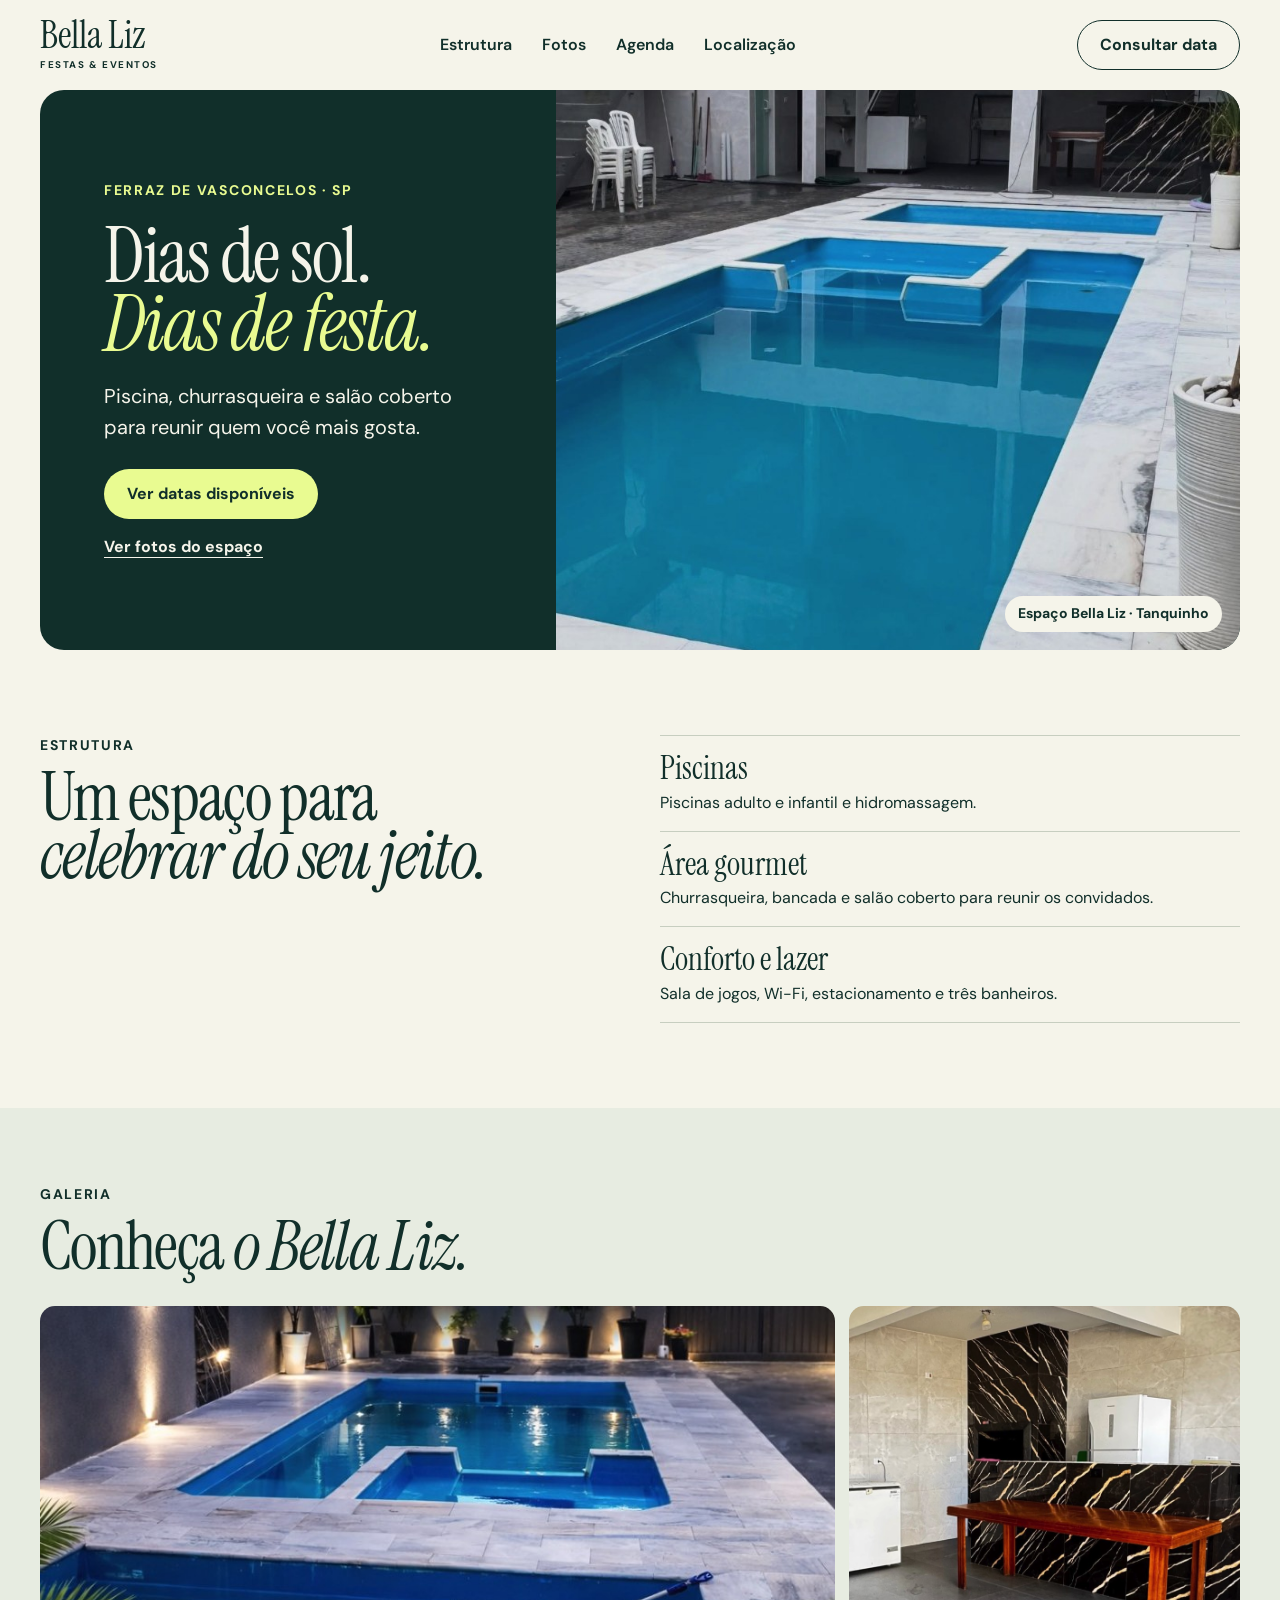
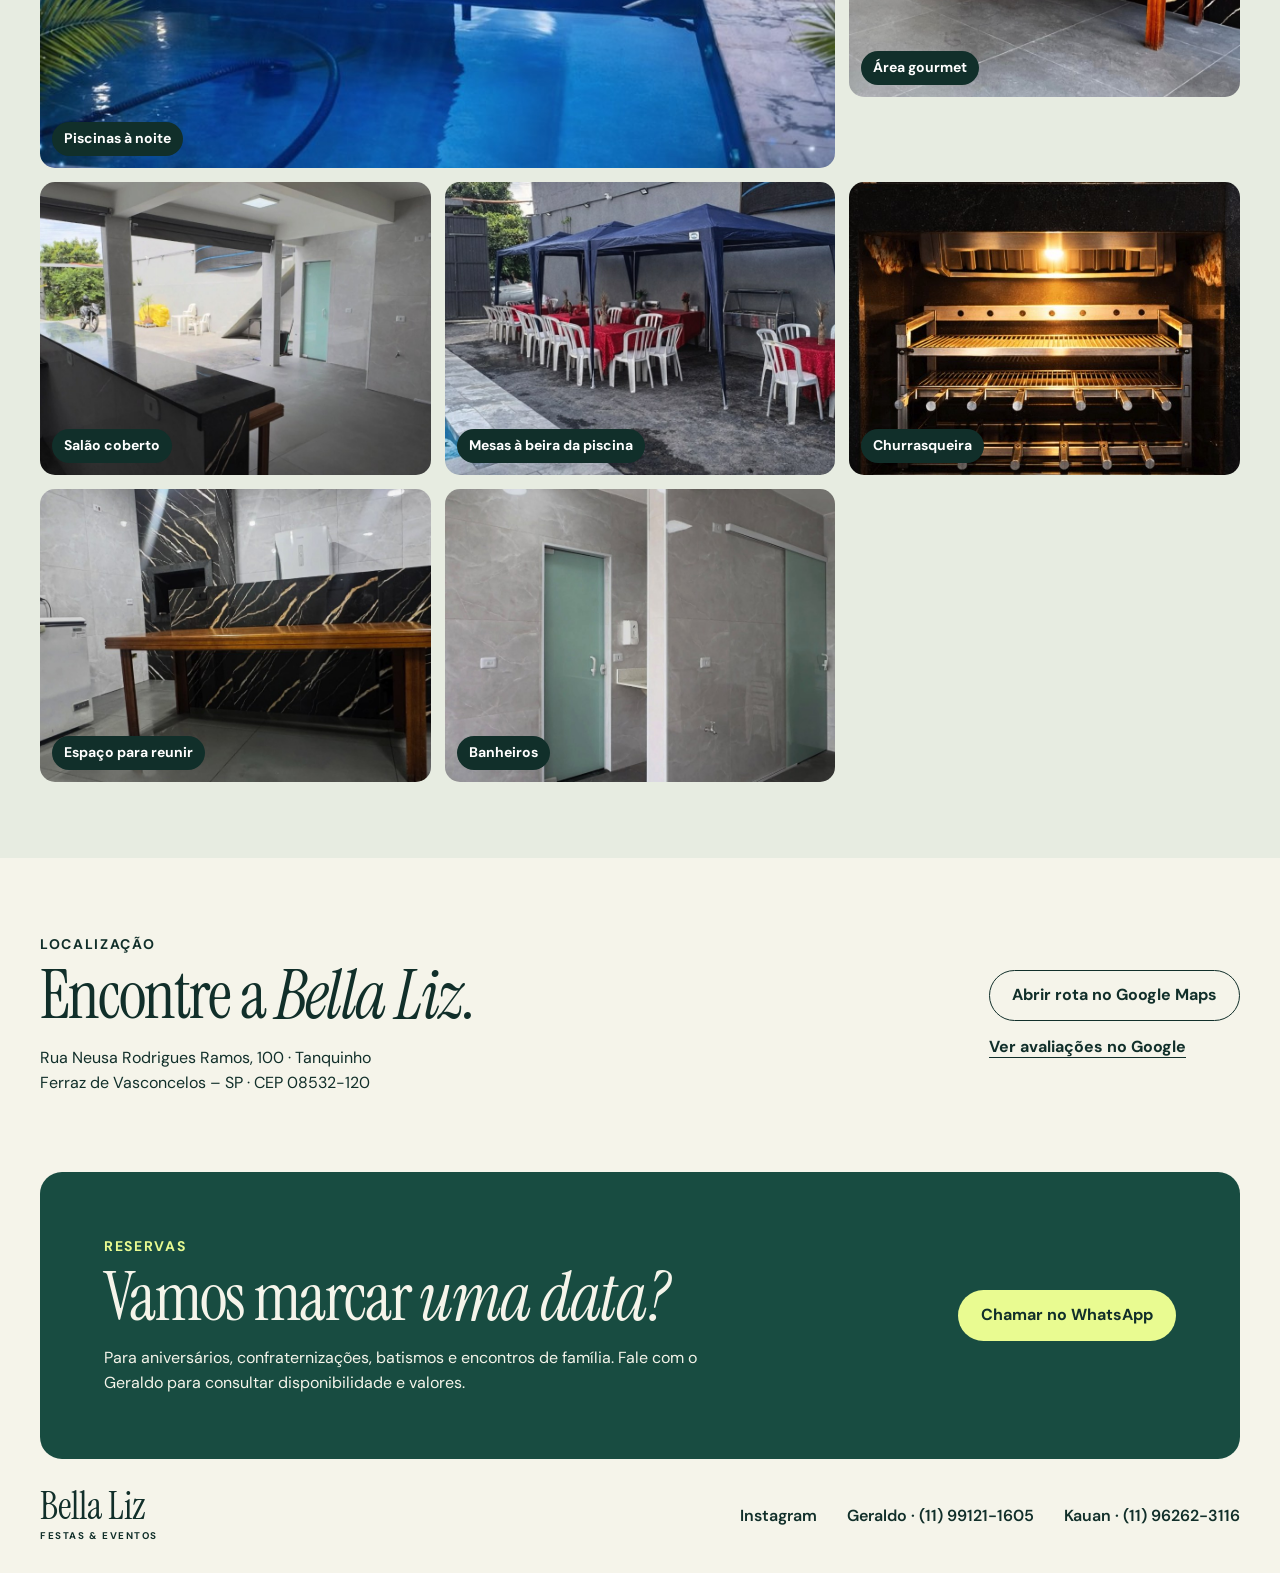
==== public/index.html @ f18b8210 "Add files via upload" ====
<!doctype html>
<html lang="pt-BR">
<head>
<meta charset="utf-8">
<meta name="viewport" content="width=device-width, initial-scale=1">
<meta name="theme-color" content="#f5f4ea">
<meta name="description" content="Salão de festas com piscinas, churrasqueira e área gourmet no Tanquinho, em Ferraz de Vasconcelos. Consulte sua data com o Espaço Bella Liz.">
<title>Bella Liz | Espaço para festas em Ferraz de Vasconcelos</title>
<link rel="icon" href="data:image/svg+xml,%3Csvg xmlns='http://www.w3.org/2000/svg' viewBox='0 0 64 64'%3E%3Crect width='64' height='64' rx='16' fill='%23112f2a'/%3E%3Ctext x='32' y='44' font-family='Georgia' font-size='36' text-anchor='middle' fill='%23e9fb91'%3EB%3C/text%3E%3C/svg%3E">
<link rel="preconnect" href="https://fonts.googleapis.com">
<link rel="preconnect" href="https://fonts.gstatic.com" crossorigin>
<link href="https://fonts.googleapis.com/css2?family=DM+Sans:wght@400;500;600;700&family=Instrument+Serif:ital@0;1&display=swap" rel="stylesheet">
<link rel="stylesheet" href="style.css">
<script src="site.js" defer></script>
</head>
<body>
<a class="skip" href="#inicio">Ir para o conteúdo</a>
<header class="wrap header">
  <a class="brand" href="#inicio">Bella Liz <small>Festas &amp; Eventos</small></a>
  <nav aria-label="Menu principal"><a href="#estrutura">Estrutura</a><a href="#galeria">Fotos</a><a href="agenda.html">Agenda</a><a href="#localizacao">Localização</a></nav>
  <a class="button outline" href="#contato">Consultar data</a>
</header>
<main id="inicio">
  <section class="wrap hero" aria-labelledby="titulo">
    <div class="hero-copy">
      <p class="eyebrow">Ferraz de Vasconcelos · SP</p>
      <h1 id="titulo">Dias de sol.<br><em>Dias de festa.</em></h1>
      <p class="lede">Piscina, churrasqueira e salão coberto para reunir quem você mais gosta.</p>
      <a class="button lime" href="agenda.html">Ver datas disponíveis</a>
      <a class="textlink" href="#galeria">Ver fotos do espaço</a>
    </div>
    <figure class="hero-photo"><img src="fotos/piscina-dia.jpg" alt="Piscinas do Bella Liz durante o dia" fetchpriority="high"><figcaption>Espaço Bella Liz · Tanquinho</figcaption></figure>
  </section>
  <section class="wrap structure" id="estrutura">
    <div class="section-heading"><p class="eyebrow">Estrutura</p><h2>Um espaço para<br><em>celebrar do seu jeito.</em></h2></div>
    <div class="features">
      <article><h3>Piscinas</h3><p>Piscinas adulto e infantil e hidromassagem.</p></article>
      <article><h3>Área gourmet</h3><p>Churrasqueira, bancada e salão coberto para reunir os convidados.</p></article>
      <article><h3>Conforto e lazer</h3><p>Sala de jogos, Wi-Fi, estacionamento e três banheiros.</p></article>
    </div>
  </section>
  <section class="gallery" id="galeria"><div class="wrap">
    <div class="section-heading"><p class="eyebrow">Galeria</p><h2>Conheça <em>o Bella Liz.</em></h2></div>
    <div class="photos">
      <a href="fotos/piscina-noite.jpg"><img loading="lazy" src="fotos/piscina-noite.jpg" alt="Piscinas iluminadas à noite"><span>Piscinas à noite</span></a>
      <a href="fotos/area-gourmet.jpg"><img loading="lazy" src="fotos/area-gourmet.jpg" alt="Área gourmet com churrasqueira e bancada"><span>Área gourmet</span></a>
      <a href="fotos/salao.jpg"><img loading="lazy" src="fotos/salao.jpg" alt="Salão coberto com vista para a área externa"><span>Salão coberto</span></a>
      <a href="fotos/mesas-piscina.jpg"><img loading="lazy" src="fotos/mesas-piscina.jpg" alt="Mesas e cadeiras montadas ao lado da piscina"><span>Mesas à beira da piscina</span></a>
      <a href="fotos/churrasqueira.jpg"><img loading="lazy" src="fotos/churrasqueira.jpg" alt="Churrasqueira iluminada"><span>Churrasqueira</span></a>
      <a href="fotos/area-gourmet-2.jpg"><img loading="lazy" src="fotos/area-gourmet-2.jpg" alt="Área gourmet com mesa de madeira"><span>Espaço para reunir</span></a>
      <a href="fotos/banheiros.jpg"><img loading="lazy" src="fotos/banheiros.jpg" alt="Banheiros com portas de vidro"><span>Banheiros</span></a>
    </div>
  </div></section>
  <section class="wrap visit" id="localizacao">
    <div><p class="eyebrow">Localização</p><h2>Encontre a <em>Bella Liz.</em></h2><address>Rua Neusa Rodrigues Ramos, 100 · Tanquinho<br>Ferraz de Vasconcelos – SP · CEP 08532-120</address></div>
    <div class="visit-links"><a class="button outline" href="https://www.google.com/maps/search/?api=1&amp;query=Rua+Neusa+Rodrigues+Ramos+100+Tanquinho+Ferraz+de+Vasconcelos+SP+08532-120">Abrir rota no Google Maps</a><a class="textlink" href="https://www.google.com/search?kgmid=/g/11mscnjflk&amp;q=BELLA+LIZ+FESTAS+E+EVENTOS&amp;hl=pt_BR">Ver avaliações no Google</a></div>
  </section>
  <section class="wrap booking" id="contato">
    <div><p class="eyebrow">Reservas</p><h2>Vamos marcar <em>uma data?</em></h2><p>Para aniversários, confraternizações, batismos e encontros de família. Fale com o Geraldo para consultar disponibilidade e valores.</p></div>
    <a class="button lime" href="https://wa.me/5511991211605?text=Ol%C3%A1%21%20Gostaria%20de%20consultar%20uma%20data%20no%20Espa%C3%A7o%20Bella%20Liz.">Chamar no WhatsApp</a>
  </section>
</main>
<footer class="wrap footer"><a class="brand" href="#inicio">Bella Liz <small>Festas &amp; Eventos</small></a><a href="https://www.instagram.com/bellalizfestaseeventos/">Instagram</a><a href="https://wa.me/5511991211605">Geraldo · (11) 99121-1605</a><a href="https://wa.me/5511962623116">Kauan · (11) 96262-3116</a></footer>
<dialog aria-labelledby="foto-legenda"><div class="viewer"><button class="close" aria-label="Fechar foto">×</button><img alt=""><div class="controls"><button class="prev" aria-label="Foto anterior">‹</button><p id="foto-legenda"></p><button class="next" aria-label="Próxima foto">›</button></div></div></dialog>
</body>
</html>
---- public/style.css ----
:root{color-scheme:light;--paper:#f5f4ea;--ink:#112f2a;--green:#184c41;--lime:#e9fb91;--line:#c7cec0;--serif:"Instrument Serif",Georgia,serif;--sans:"DM Sans",system-ui,sans-serif}
*{box-sizing:border-box}html{scroll-behavior:smooth}body{margin:0;background:var(--paper);color:var(--ink);font:1rem/1.55 var(--sans)}a{color:inherit}button{font:inherit;cursor:pointer}img{display:block;width:100%;object-fit:cover}figure,p,h1,h2,h3{margin:0}a:focus-visible,button:focus-visible{outline:3px solid #448a76;outline-offset:4px}.wrap{width:min(1280px,calc(100% - 80px));margin-inline:auto}.skip{position:fixed;top:8px;left:8px;z-index:4;background:white;padding:.5rem;transform:translateY(-160%)}.skip:focus{transform:none}
.header{min-height:90px;display:flex;align-items:center;justify-content:space-between;gap:22px}.brand{text-decoration:none;font:2.35rem/.84 var(--serif);white-space:nowrap}.brand small{display:block;margin-top:8px;font:700 .61rem/1 var(--sans);text-transform:uppercase;letter-spacing:.16em}.header nav{display:flex;gap:30px}.header nav a,.footer a:not(.brand){text-decoration:none;font-weight:600}.header nav a:hover,.footer a:hover{text-decoration:underline}.button{display:inline-flex;align-items:center;justify-content:center;min-height:48px;padding:12px 22px;border:1px solid transparent;border-radius:99px;font-weight:700;text-align:center;text-decoration:none}.outline{border-color:var(--ink)}.outline:hover{background:var(--ink);color:var(--paper)}.lime{background:var(--lime);color:var(--ink)}.lime:hover{background:#f3ffd0}.textlink{display:inline-block;font-weight:700;text-underline-offset:5px}
.hero{display:grid;grid-template-columns:43% 57%;min-height:560px;border-radius:24px;overflow:hidden;background:var(--ink);color:var(--paper)}.hero-copy{padding:clamp(32px,5vw,82px);align-self:center}.eyebrow{font-size:.875rem;font-weight:700;text-transform:uppercase;letter-spacing:.12em}.hero .eyebrow,.booking .eyebrow{color:var(--lime)}h1,h2{font:400 clamp(3.3rem,7.7vw,8rem)/.88 var(--serif);letter-spacing:-.025em}h1{margin:22px 0}h1 em{color:var(--lime)}h2{font-size:clamp(3rem,5.2vw,5.4rem);margin-top:12px}h2 em{font-weight:400}.lede{max-width:27ch;font-size:clamp(1rem,1.65vw,1.25rem);margin-bottom:26px}.hero-copy .textlink{display:table;margin-top:16px}.hero-photo{position:relative;min-height:100%}.hero-photo img{position:absolute;inset:0;height:100%;object-position:center}.hero-photo figcaption{position:absolute;bottom:18px;right:18px;background:var(--paper);color:var(--ink);padding:7px 13px;border-radius:99px;font-size:.875rem;font-weight:700}
.structure{padding-block:85px;display:grid;grid-template-columns:1fr 1fr;gap:40px}.features article{border-top:1px solid var(--line);padding:15px 0}.features article:last-child{border-bottom:1px solid var(--line)}h3{font:400 2rem/1.12 var(--serif);margin-bottom:4px}
.gallery{padding-block:76px;background:#e7ece1}.photos{display:grid;grid-template-columns:repeat(3,minmax(0,1fr));gap:14px;margin-top:30px}.photos a{display:block;position:relative;border-radius:15px;overflow:hidden;aspect-ratio:4/3;background:var(--green);color:white}.photos a:first-child{grid-column:span 2;aspect-ratio:auto}.photos a:nth-child(2){aspect-ratio:1}.photos img{height:100%;transition:transform .25s}.photos a:hover img{transform:scale(1.035)}.photos span{position:absolute;left:12px;bottom:12px;border-radius:99px;padding:6px 12px;background:#112f2a;font-size:.875rem;font-weight:700}
.visit{padding-block:76px;display:flex;justify-content:space-between;align-items:center;gap:25px}.visit address{font-style:normal;margin-top:20px}.visit-links{display:grid;justify-items:start;gap:14px}.booking{display:flex;align-items:center;justify-content:space-between;gap:28px;background:var(--green);color:var(--paper);border-radius:22px;padding:clamp(26px,5vw,70px)}.booking p:last-child{max-width:56ch;margin-top:18px}.booking .button{flex:none}.footer{padding-block:32px;display:flex;flex-wrap:wrap;align-items:center;gap:16px 30px}.footer .brand{margin-right:auto}
dialog{border:0;padding:0;border-radius:16px;width:min(880px,calc(100% - 24px));background:var(--ink);color:white}dialog::backdrop{background:#091713df}.viewer{position:relative}.viewer img{height:min(70vh,700px);object-fit:contain}.viewer button{color:inherit;background:var(--ink);border:1px solid #ffffff80;border-radius:99px;width:44px;height:44px;font-size:1.8rem;line-height:1}.close{position:absolute;right:10px;top:10px}.controls{display:flex;align-items:center;justify-content:space-between;gap:12px;text-align:center;padding:10px}
@media(max-width:850px){.wrap{width:calc(100% - 40px)}.header nav{gap:14px}.hero{min-height:460px}.hero-copy{padding:28px}.structure,.gallery,.visit{padding-block:54px}}
@media(max-width:620px){.wrap{width:calc(100% - 28px)}.header{min-height:unset;padding-top:16px;flex-wrap:wrap;gap:12px}.header nav{order:3;width:100%;justify-content:center;border-top:1px solid var(--line);padding:10px 0;gap:24px;font-size:.9rem}.hero{grid-template-columns:1fr;min-height:0;border-radius:17px}.hero-copy{padding:35px 23px}.hero-photo{aspect-ratio:4/3}.hero h1{font-size:clamp(3.6rem,14vw,5.5rem)}.structure{grid-template-columns:1fr;gap:24px}.photos{grid-template-columns:repeat(2,minmax(0,1fr));gap:9px}.photos a:first-child{aspect-ratio:4/3}.photos a:nth-child(2){aspect-ratio:4/3}.visit,.booking{align-items:flex-start;flex-direction:column}.footer .brand{width:100%}}
@media(prefers-reduced-motion:reduce){*,*::before,*::after{scroll-behavior:auto!important;transition:none!important}}
@media(min-width:621px){.hero h1{font-size:clamp(2.9rem,6vw,6rem)}}
@media(max-width:360px){.header nav{gap:14px}.header .button{padding-inline:13px}.photos span{left:6px;bottom:6px;padding-inline:8px}}
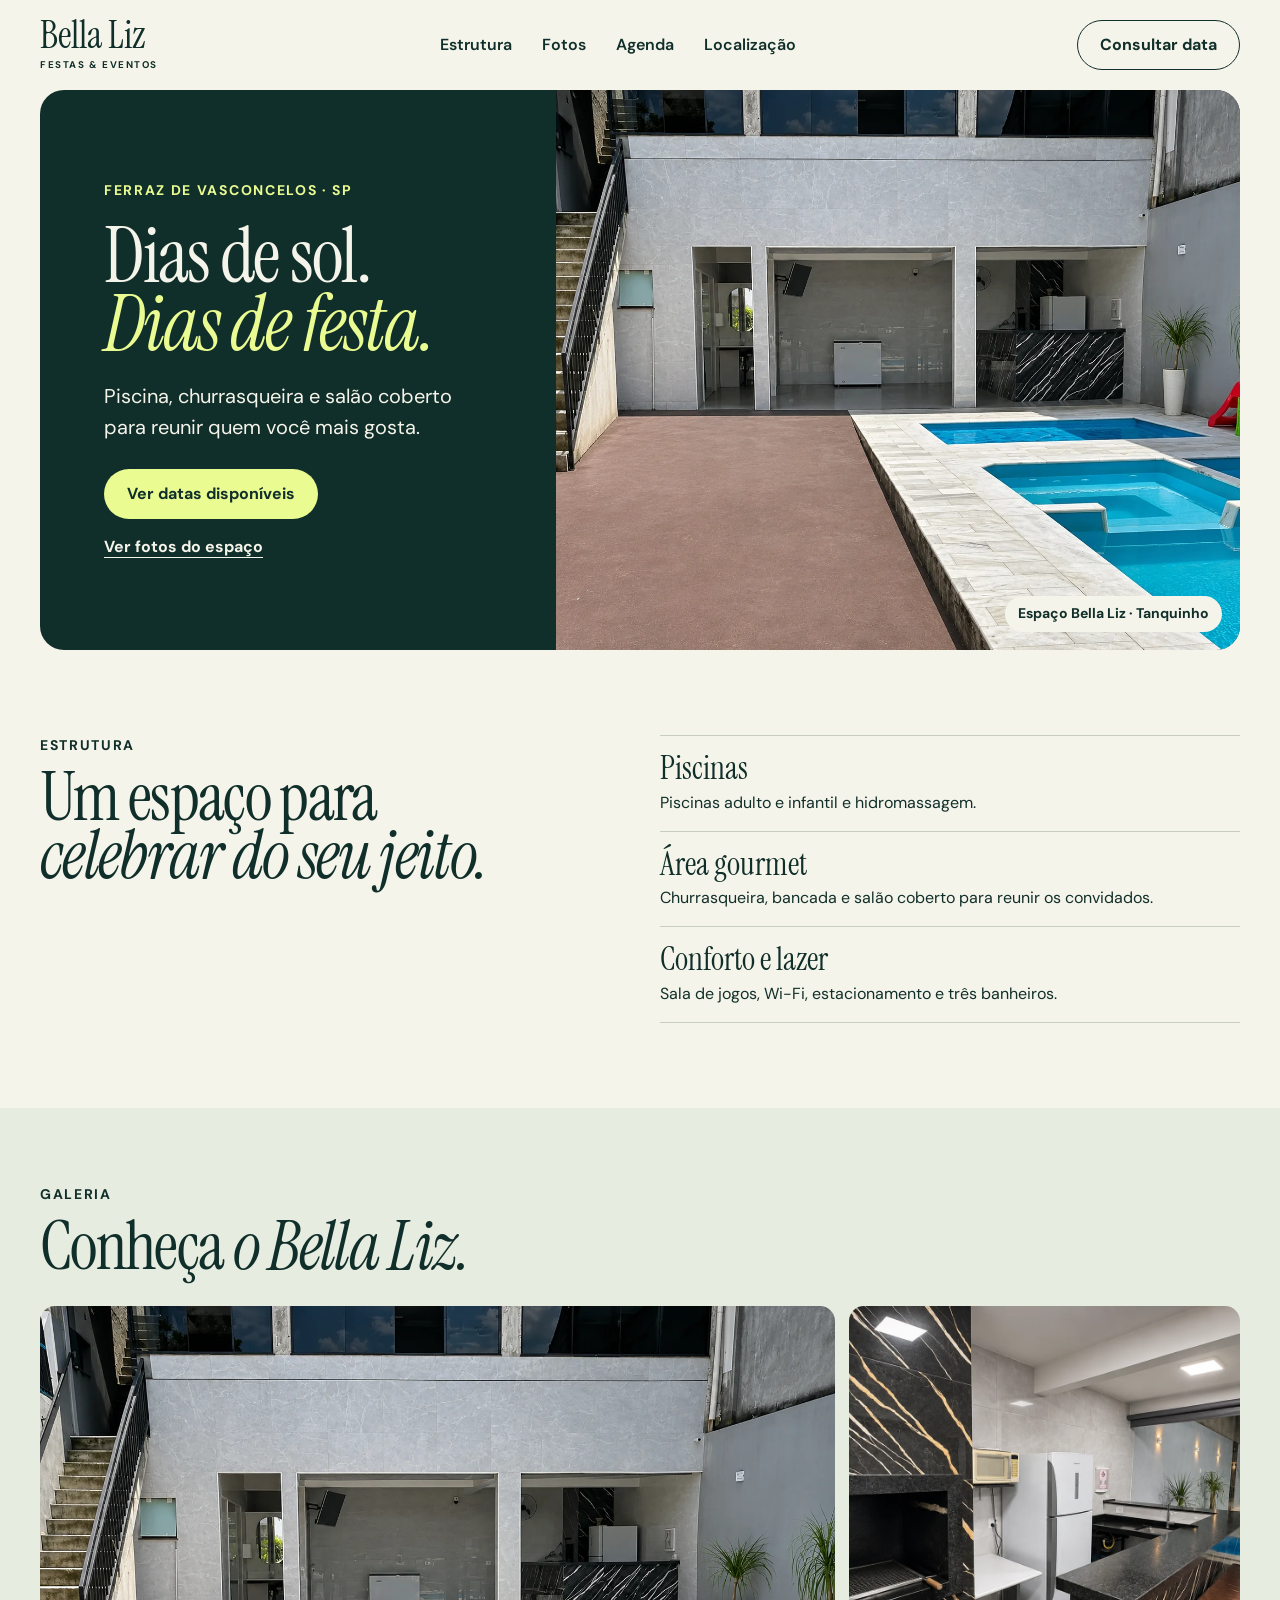
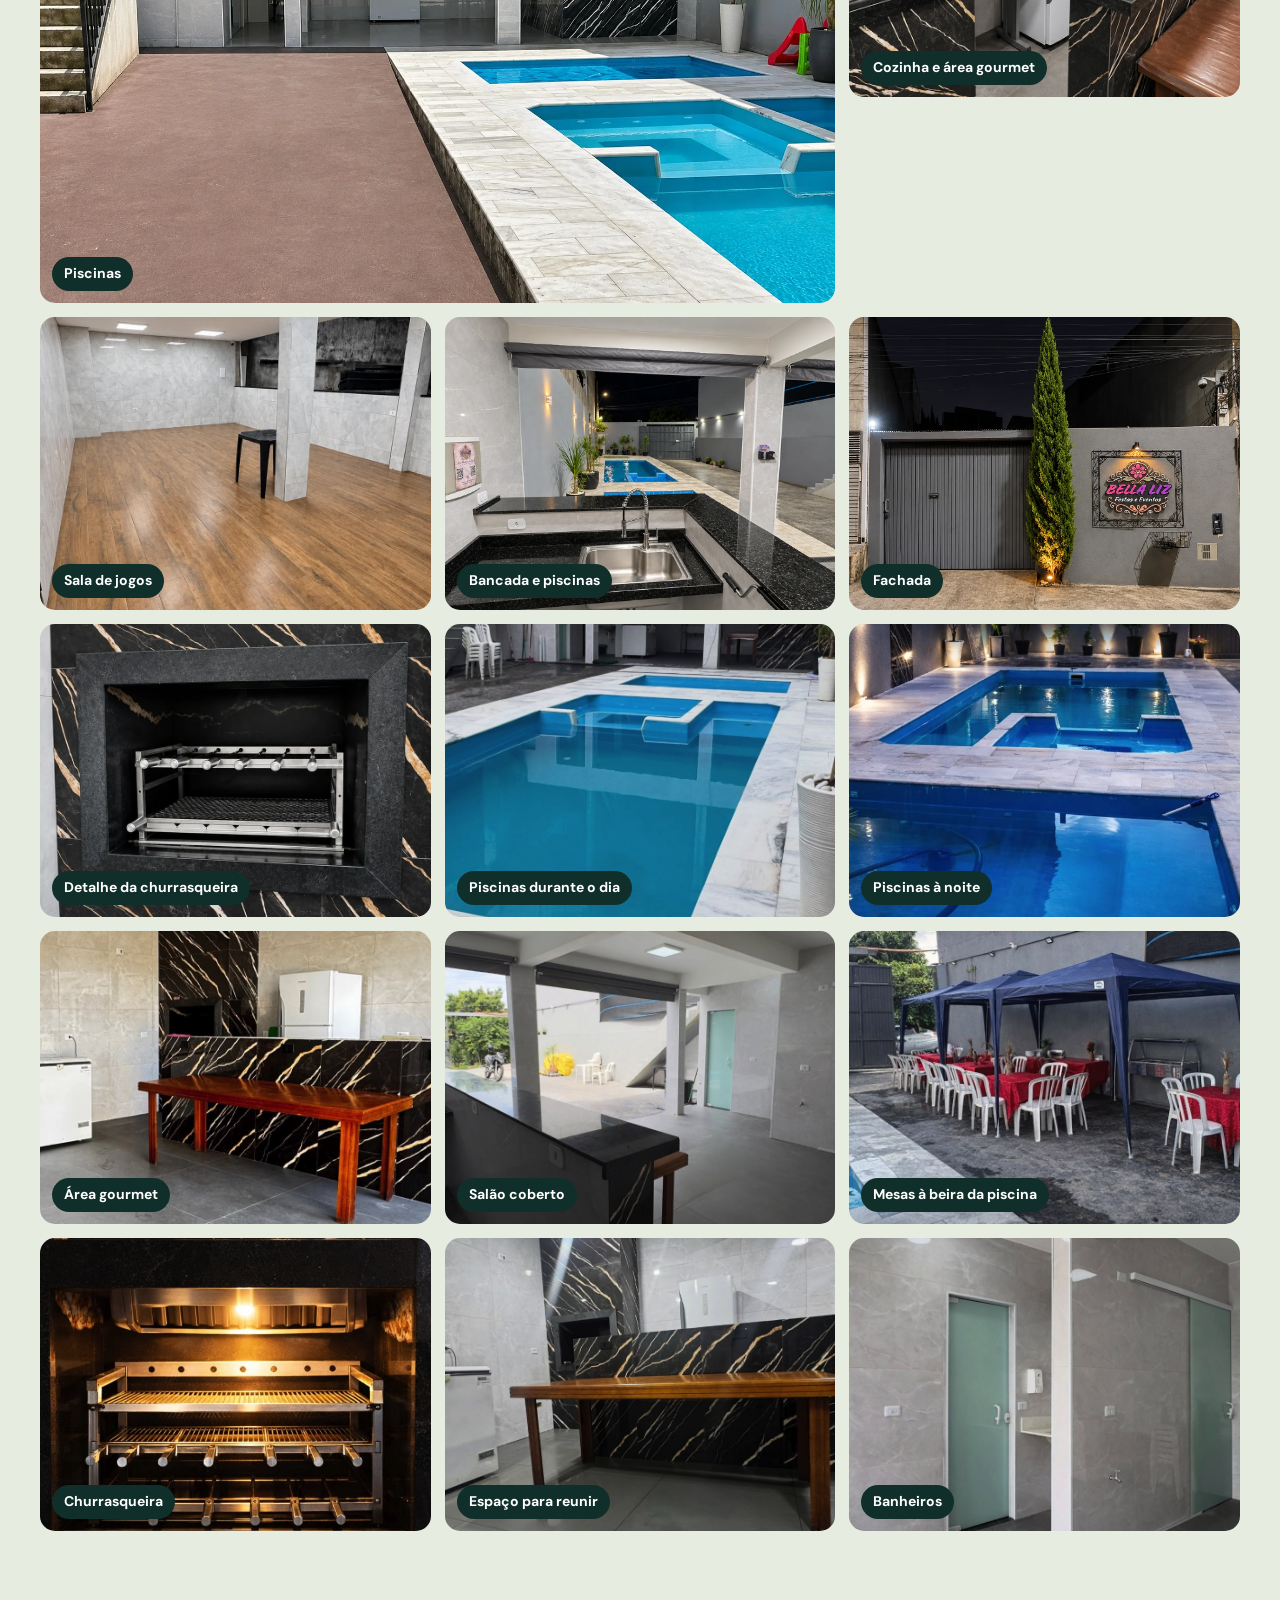
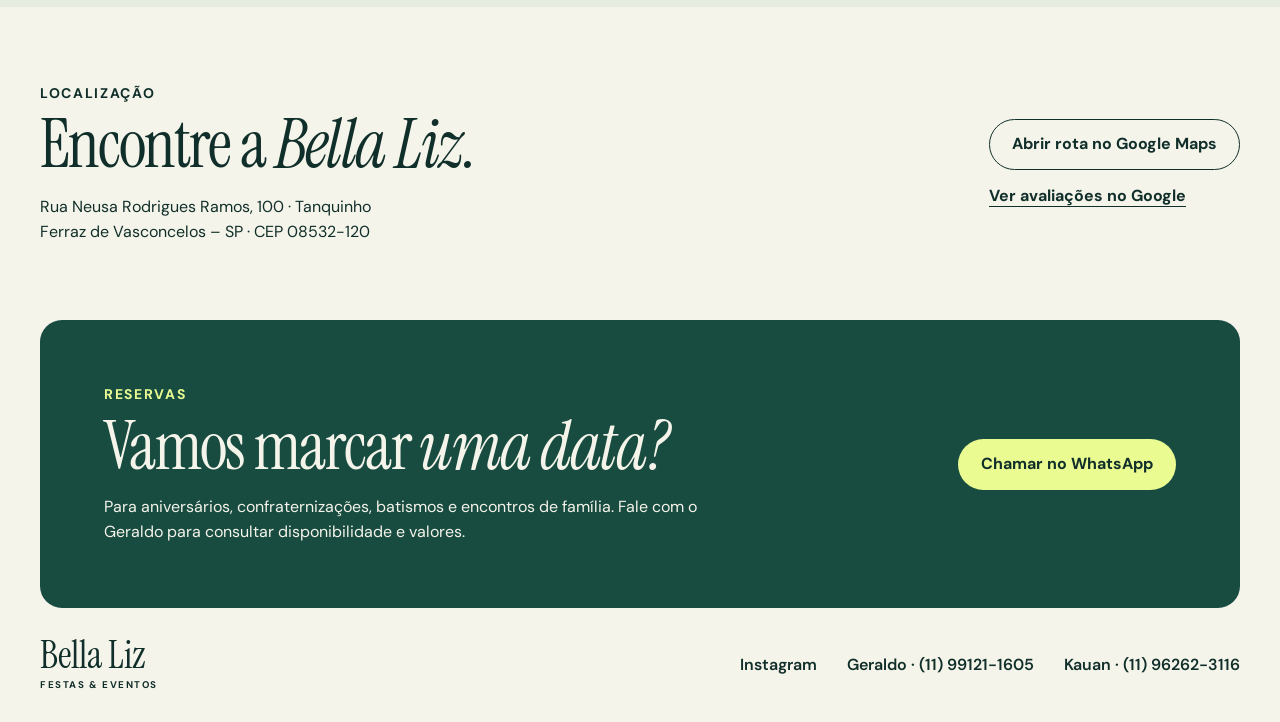
==== commit 18d246f7: "Add files via upload" ====
--- a/public/index.html
+++ b/public/index.html
@@ -29,7 +29,7 @@
       <a class="button lime" href="agenda.html">Ver datas disponíveis</a>
       <a class="textlink" href="#galeria">Ver fotos do espaço</a>
     </div>
-    <figure class="hero-photo"><img src="fotos/piscina-dia.jpg" alt="Piscinas do Bella Liz durante o dia" fetchpriority="high"><figcaption>Espaço Bella Liz · Tanquinho</figcaption></figure>
+    <figure class="hero-photo"><img src="fotos/principal.webp" alt="Piscinas do Espaço Bella Liz" fetchpriority="high"><figcaption>Espaço Bella Liz · Tanquinho</figcaption></figure>
   </section>
   <section class="wrap structure" id="estrutura">
     <div class="section-heading"><p class="eyebrow">Estrutura</p><h2>Um espaço para<br><em>celebrar do seu jeito.</em></h2></div>
@@ -42,6 +42,13 @@
   <section class="gallery" id="galeria"><div class="wrap">
     <div class="section-heading"><p class="eyebrow">Galeria</p><h2>Conheça <em>o Bella Liz.</em></h2></div>
     <div class="photos">
+      <a href="fotos/principal.webp"><img loading="lazy" src="fotos/principal.webp" alt="Piscinas do Espaço Bella Liz"><span>Piscinas</span></a>
+      <a href="fotos/cozinha-tratada.webp"><img loading="lazy" src="fotos/cozinha-tratada.webp" alt="Área gourmet com churrasqueira e piscinas"><span>Cozinha e área gourmet</span></a>
+      <a href="fotos/sala-de-jogos.webp"><img loading="lazy" src="fotos/sala-de-jogos.webp" alt="Sala de jogos no segundo andar"><span>Sala de jogos</span></a>
+      <a href="fotos/pia-e-piscinas.webp"><img loading="lazy" src="fotos/pia-e-piscinas.webp" alt="Bancada com vista para as piscinas à noite"><span>Bancada e piscinas</span></a>
+      <a href="fotos/fachada.webp"><img loading="lazy" src="fotos/fachada.webp" alt="Fachada do Bella Liz à noite"><span>Fachada</span></a>
+      <a href="fotos/churrasqueira-tratada.webp"><img loading="lazy" src="fotos/churrasqueira-tratada.webp" alt="Detalhe da churrasqueira"><span>Detalhe da churrasqueira</span></a>
+      <a href="fotos/piscina-dia.jpg"><img loading="lazy" src="fotos/piscina-dia.jpg" alt="Piscinas do Bella Liz durante o dia"><span>Piscinas durante o dia</span></a>
       <a href="fotos/piscina-noite.jpg"><img loading="lazy" src="fotos/piscina-noite.jpg" alt="Piscinas iluminadas à noite"><span>Piscinas à noite</span></a>
       <a href="fotos/area-gourmet.jpg"><img loading="lazy" src="fotos/area-gourmet.jpg" alt="Área gourmet com churrasqueira e bancada"><span>Área gourmet</span></a>
       <a href="fotos/salao.jpg"><img loading="lazy" src="fotos/salao.jpg" alt="Salão coberto com vista para a área externa"><span>Salão coberto</span></a>
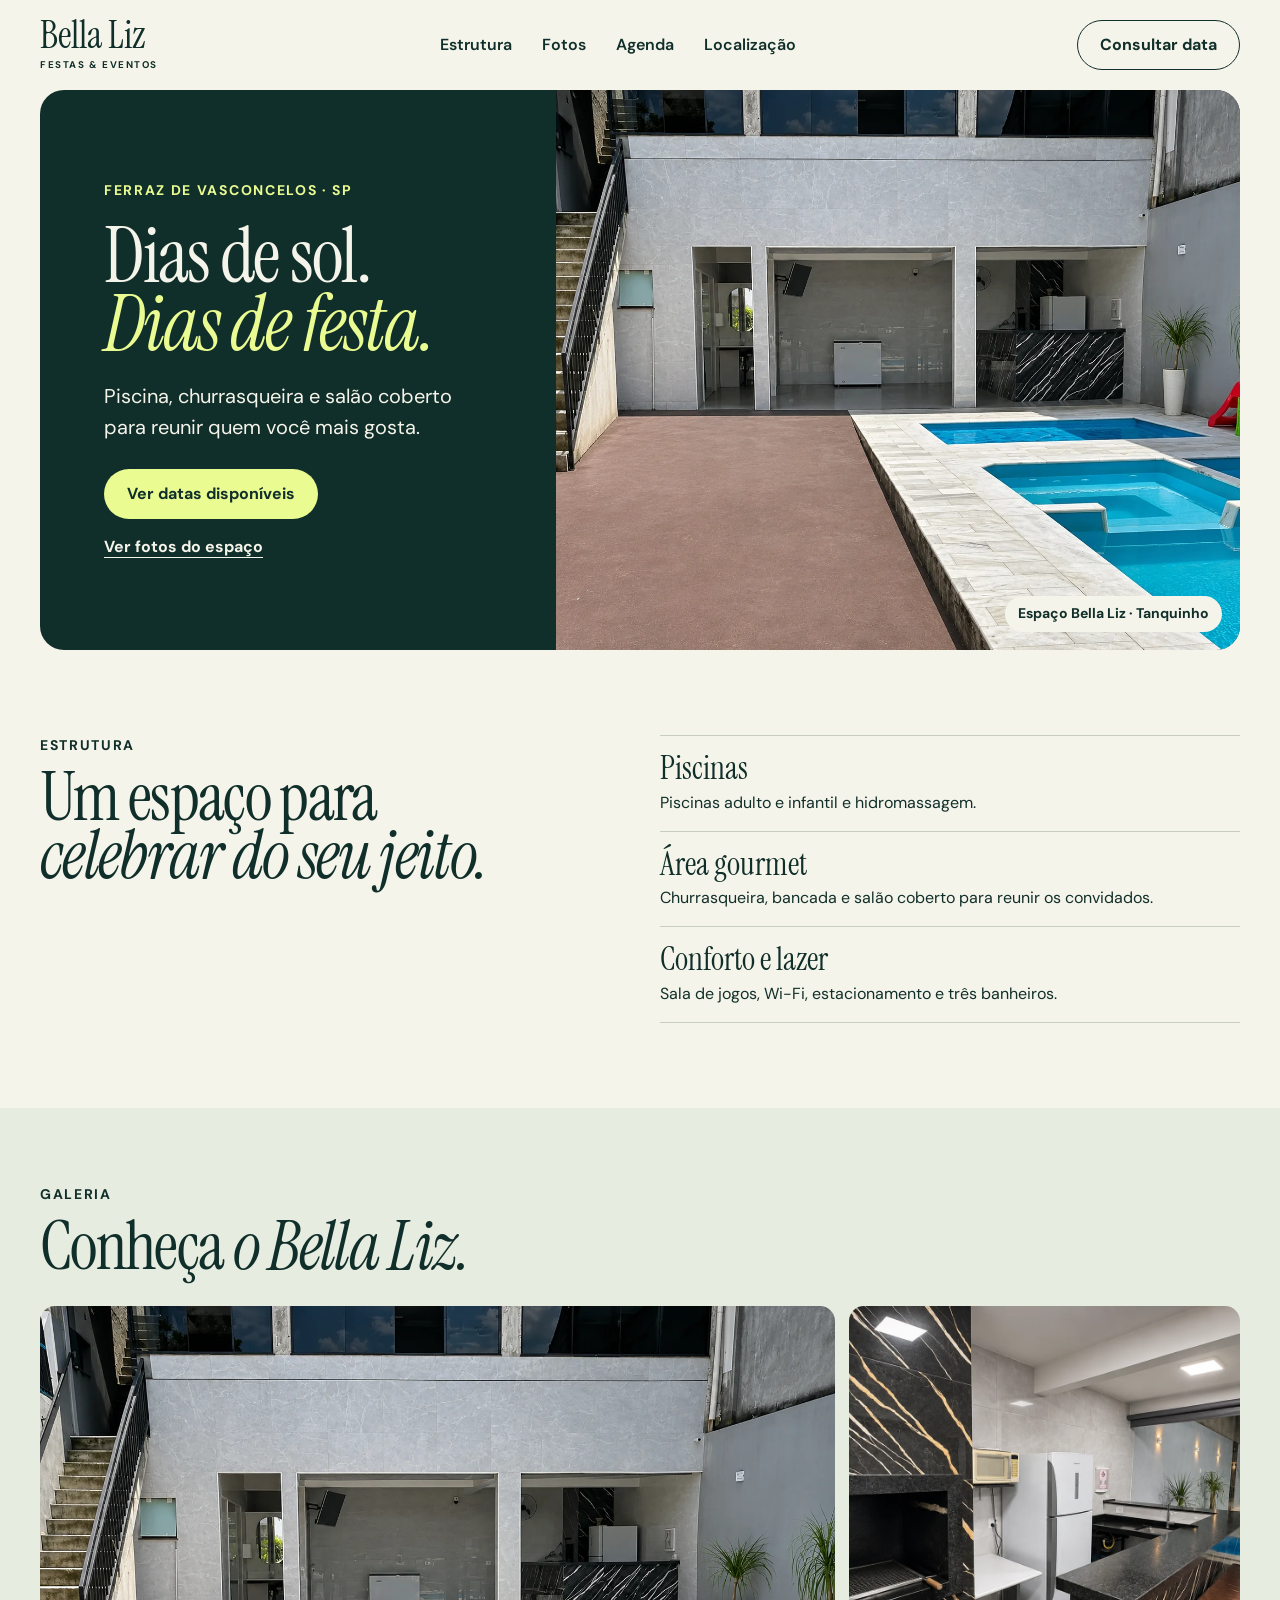
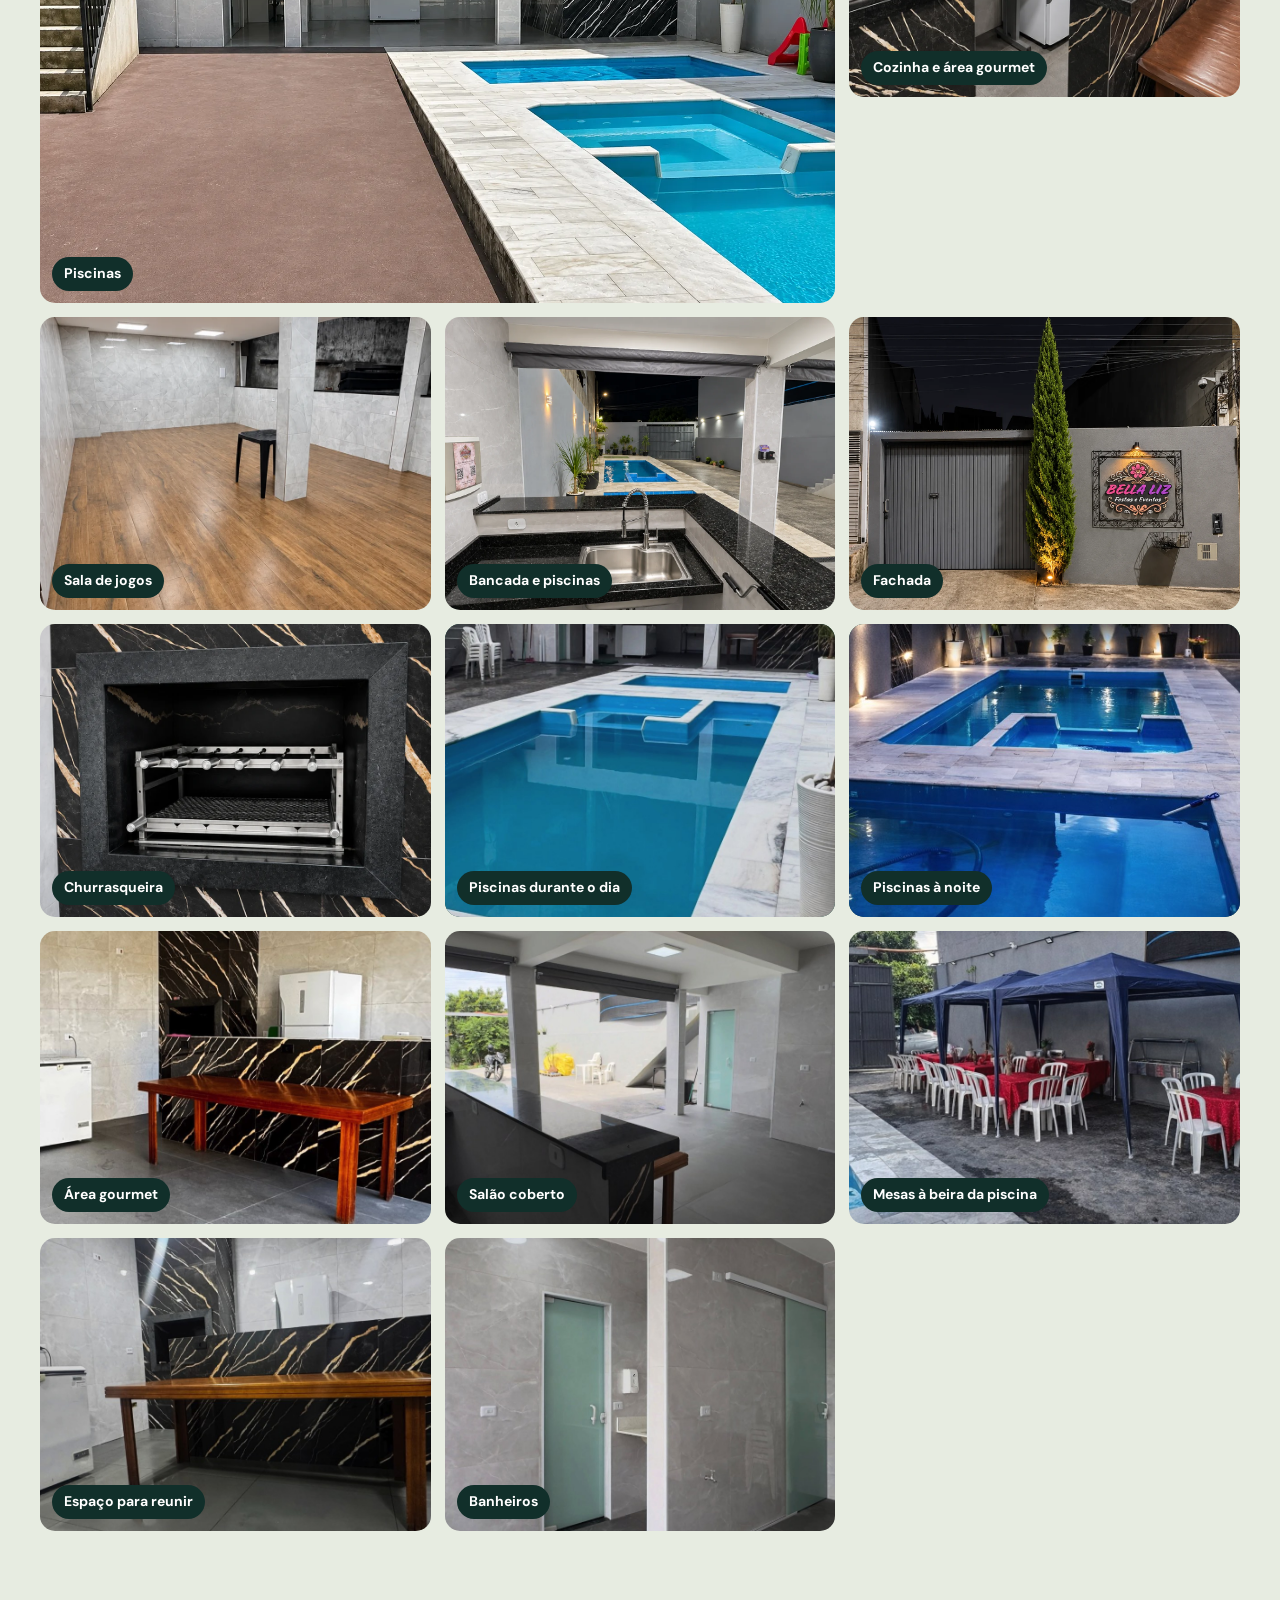
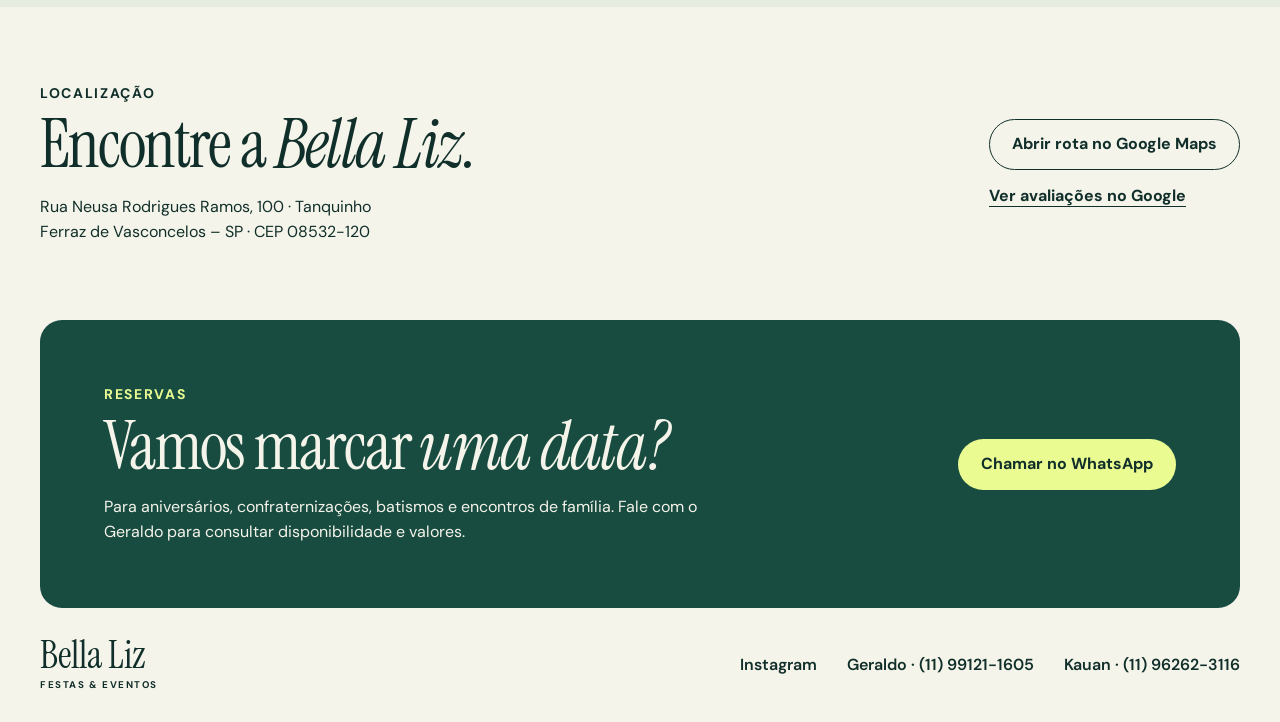
==== commit dd00ab4c: "Update index.html" ====
--- a/public/index.html
+++ b/public/index.html
@@ -47,13 +47,12 @@
       <a href="fotos/sala-de-jogos.webp"><img loading="lazy" src="fotos/sala-de-jogos.webp" alt="Sala de jogos no segundo andar"><span>Sala de jogos</span></a>
       <a href="fotos/pia-e-piscinas.webp"><img loading="lazy" src="fotos/pia-e-piscinas.webp" alt="Bancada com vista para as piscinas à noite"><span>Bancada e piscinas</span></a>
       <a href="fotos/fachada.webp"><img loading="lazy" src="fotos/fachada.webp" alt="Fachada do Bella Liz à noite"><span>Fachada</span></a>
-      <a href="fotos/churrasqueira-tratada.webp"><img loading="lazy" src="fotos/churrasqueira-tratada.webp" alt="Detalhe da churrasqueira"><span>Detalhe da churrasqueira</span></a>
+      <a href="fotos/churrasqueira-tratada.webp"><img loading="lazy" src="fotos/churrasqueira-tratada.webp" alt="Detalhe da churrasqueira"><span>Churrasqueira</span></a>
       <a href="fotos/piscina-dia.jpg"><img loading="lazy" src="fotos/piscina-dia.jpg" alt="Piscinas do Bella Liz durante o dia"><span>Piscinas durante o dia</span></a>
       <a href="fotos/piscina-noite.jpg"><img loading="lazy" src="fotos/piscina-noite.jpg" alt="Piscinas iluminadas à noite"><span>Piscinas à noite</span></a>
       <a href="fotos/area-gourmet.jpg"><img loading="lazy" src="fotos/area-gourmet.jpg" alt="Área gourmet com churrasqueira e bancada"><span>Área gourmet</span></a>
       <a href="fotos/salao.jpg"><img loading="lazy" src="fotos/salao.jpg" alt="Salão coberto com vista para a área externa"><span>Salão coberto</span></a>
       <a href="fotos/mesas-piscina.jpg"><img loading="lazy" src="fotos/mesas-piscina.jpg" alt="Mesas e cadeiras montadas ao lado da piscina"><span>Mesas à beira da piscina</span></a>
-      <a href="fotos/churrasqueira.jpg"><img loading="lazy" src="fotos/churrasqueira.jpg" alt="Churrasqueira iluminada"><span>Churrasqueira</span></a>
       <a href="fotos/area-gourmet-2.jpg"><img loading="lazy" src="fotos/area-gourmet-2.jpg" alt="Área gourmet com mesa de madeira"><span>Espaço para reunir</span></a>
       <a href="fotos/banheiros.jpg"><img loading="lazy" src="fotos/banheiros.jpg" alt="Banheiros com portas de vidro"><span>Banheiros</span></a>
     </div>
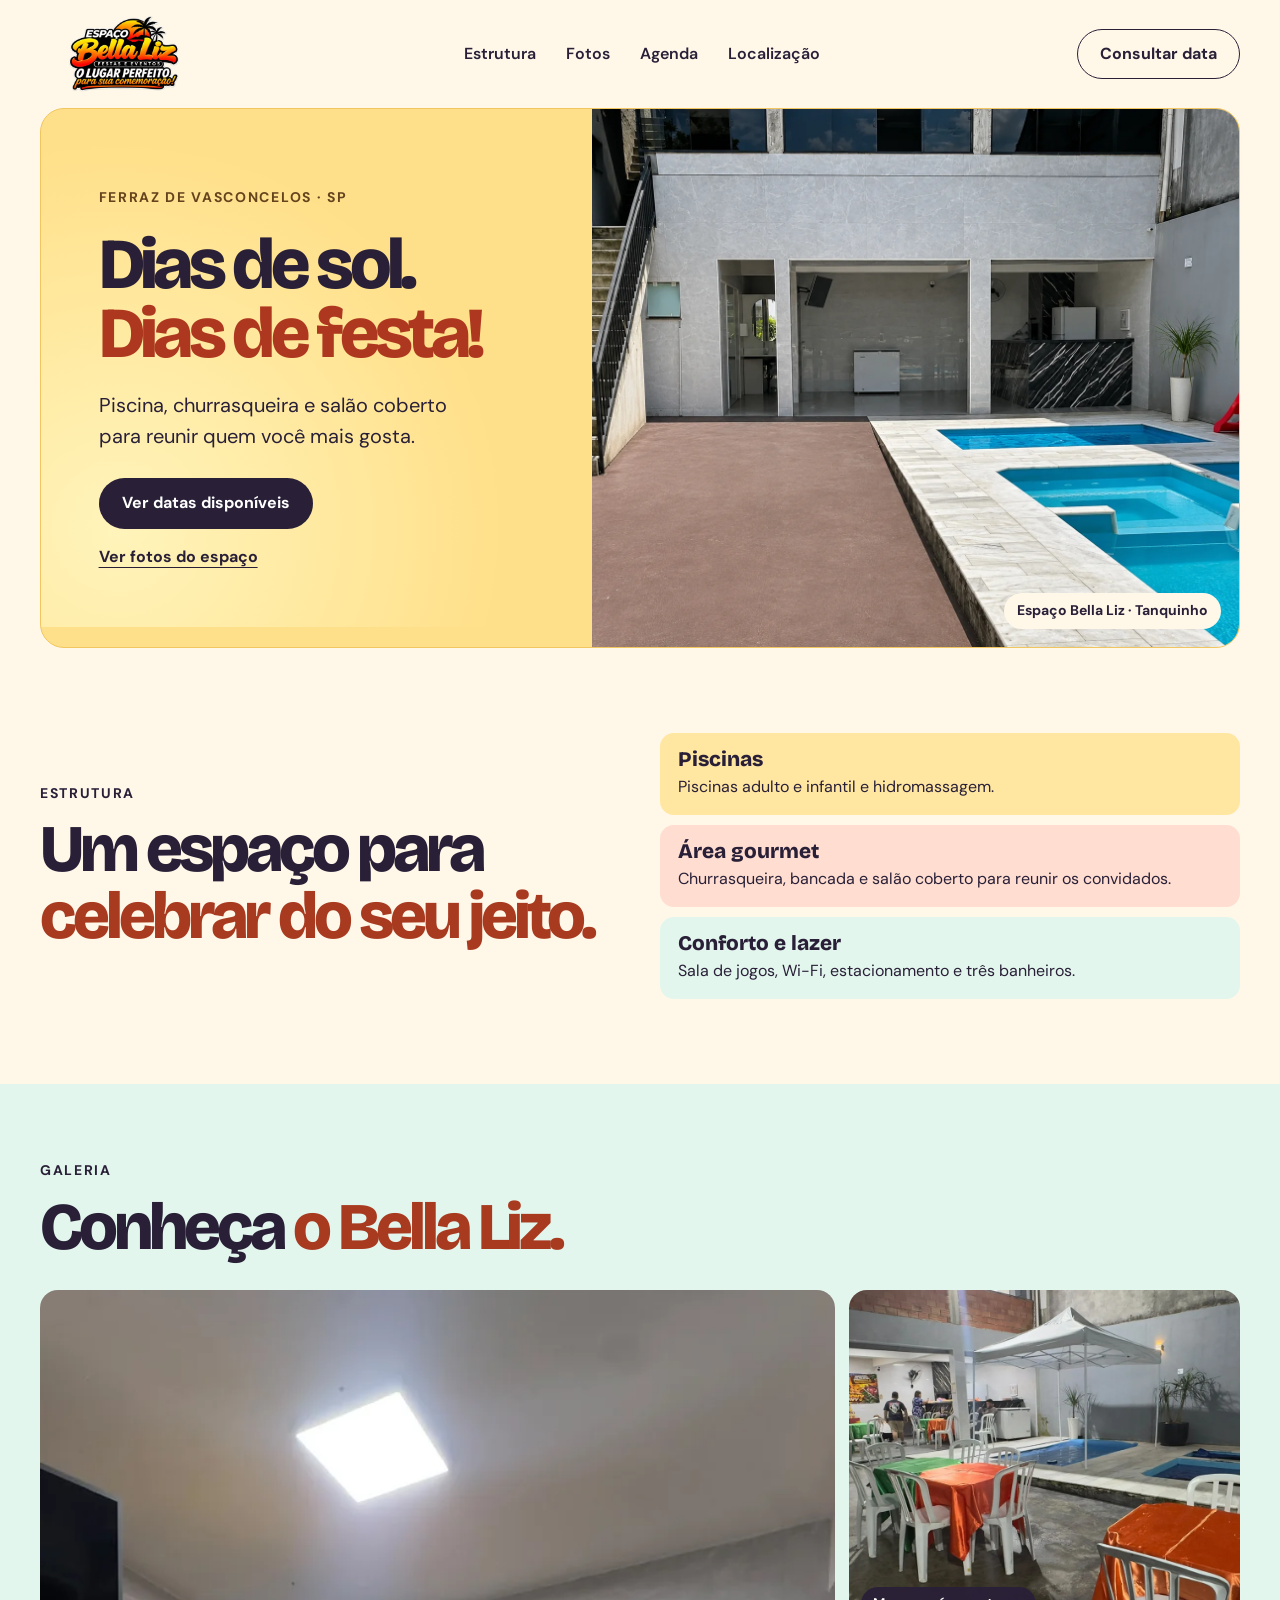
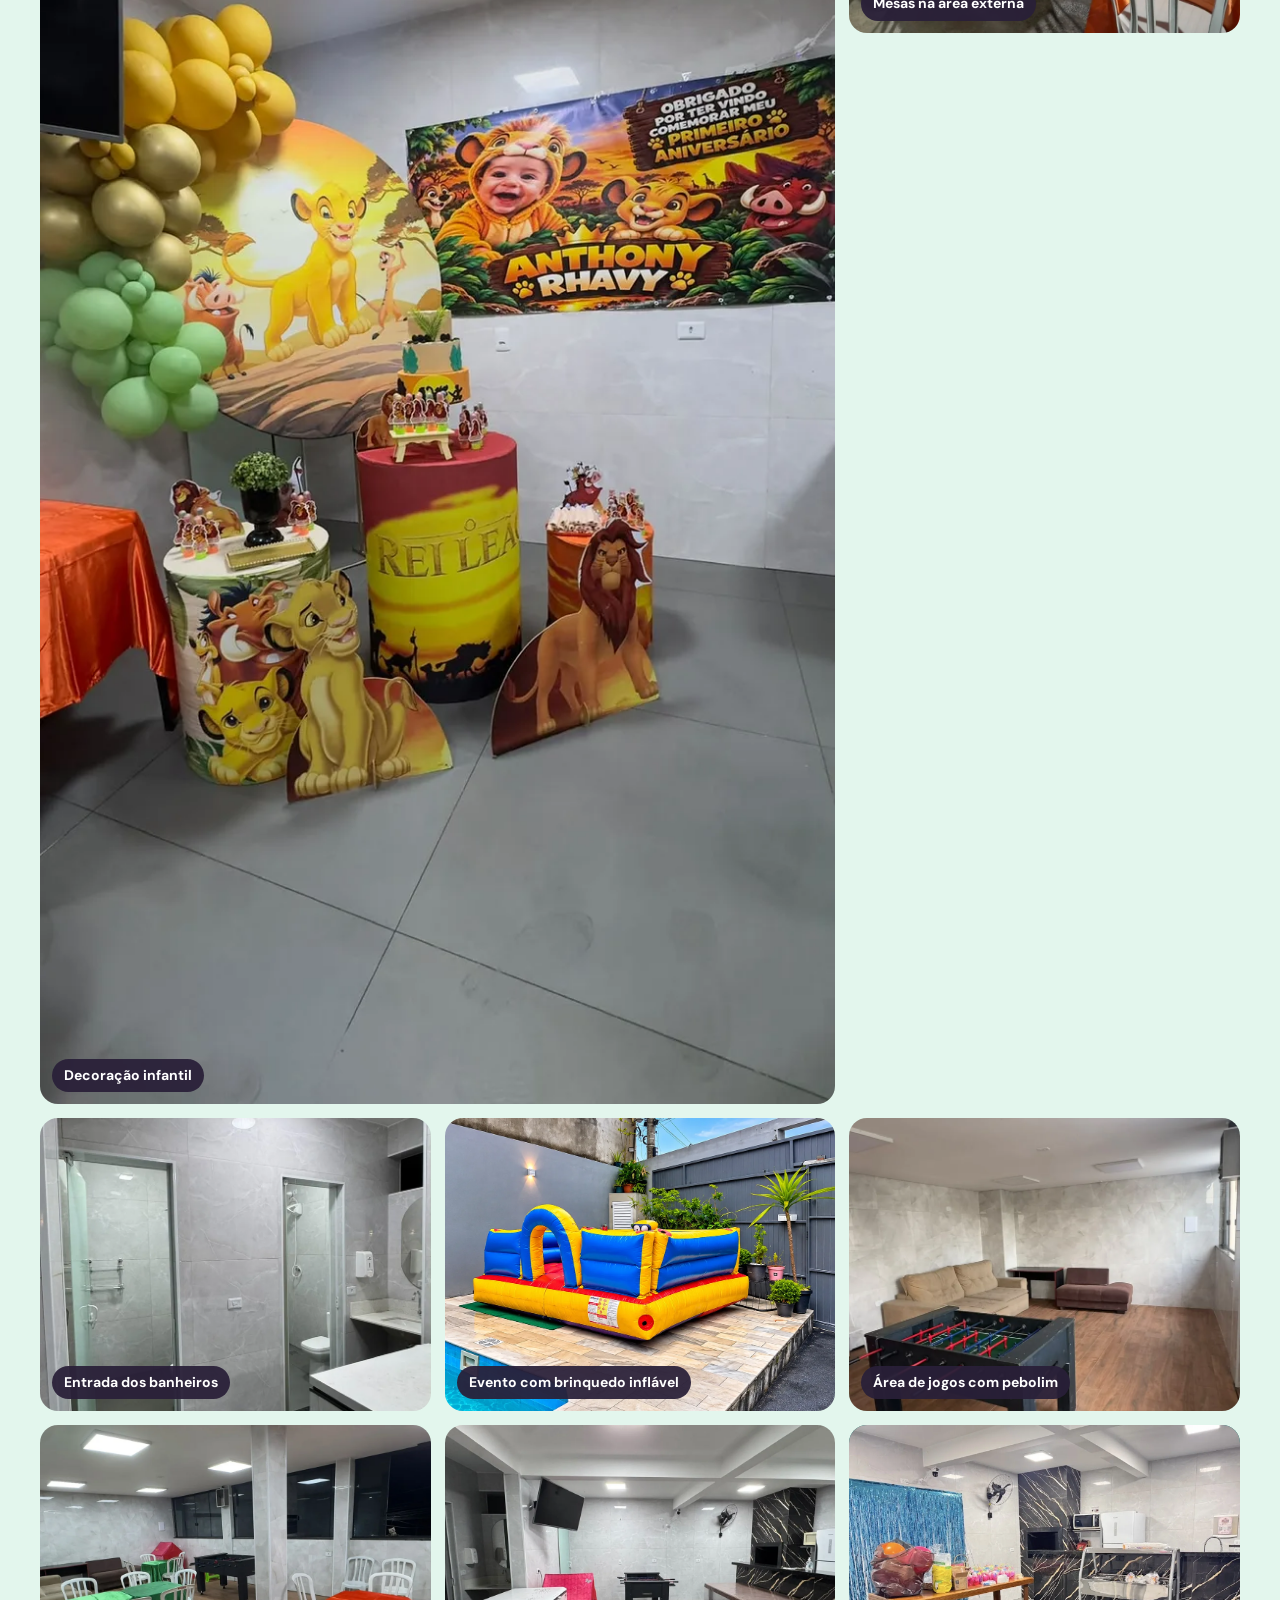
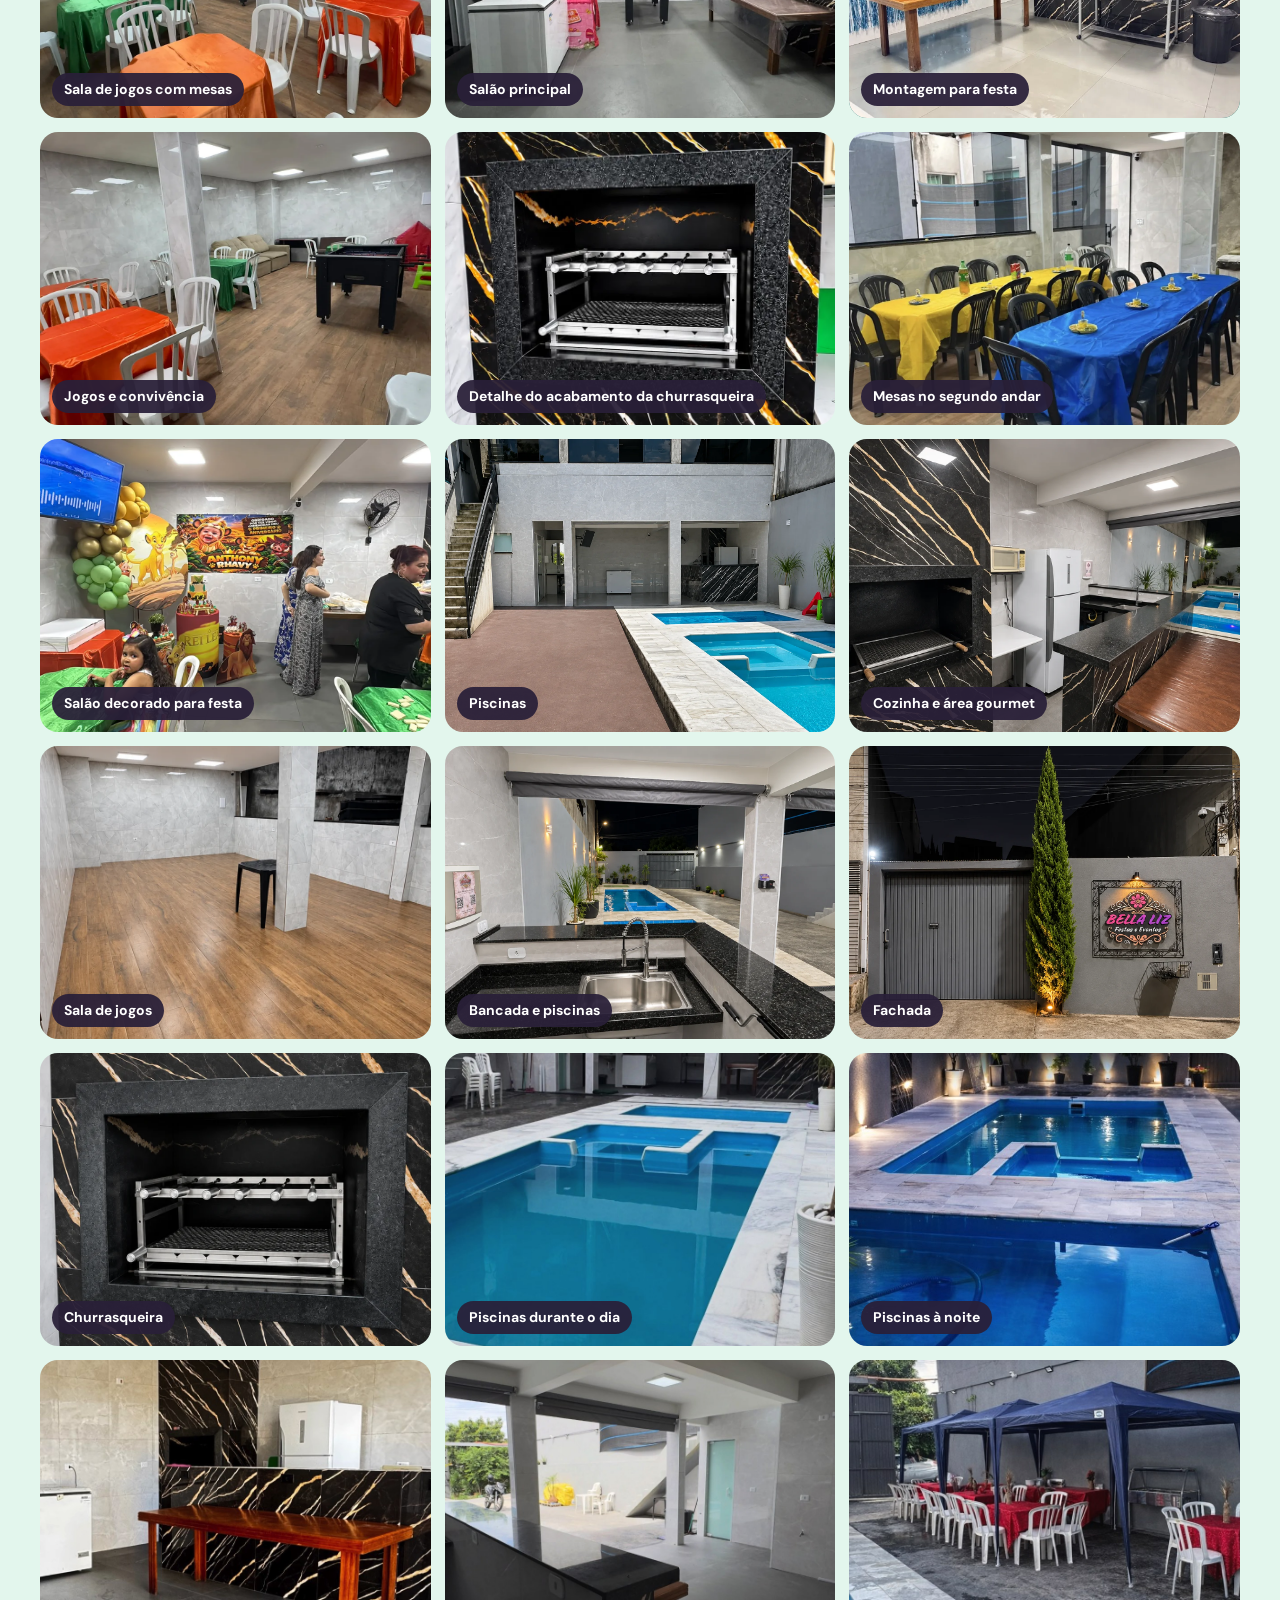
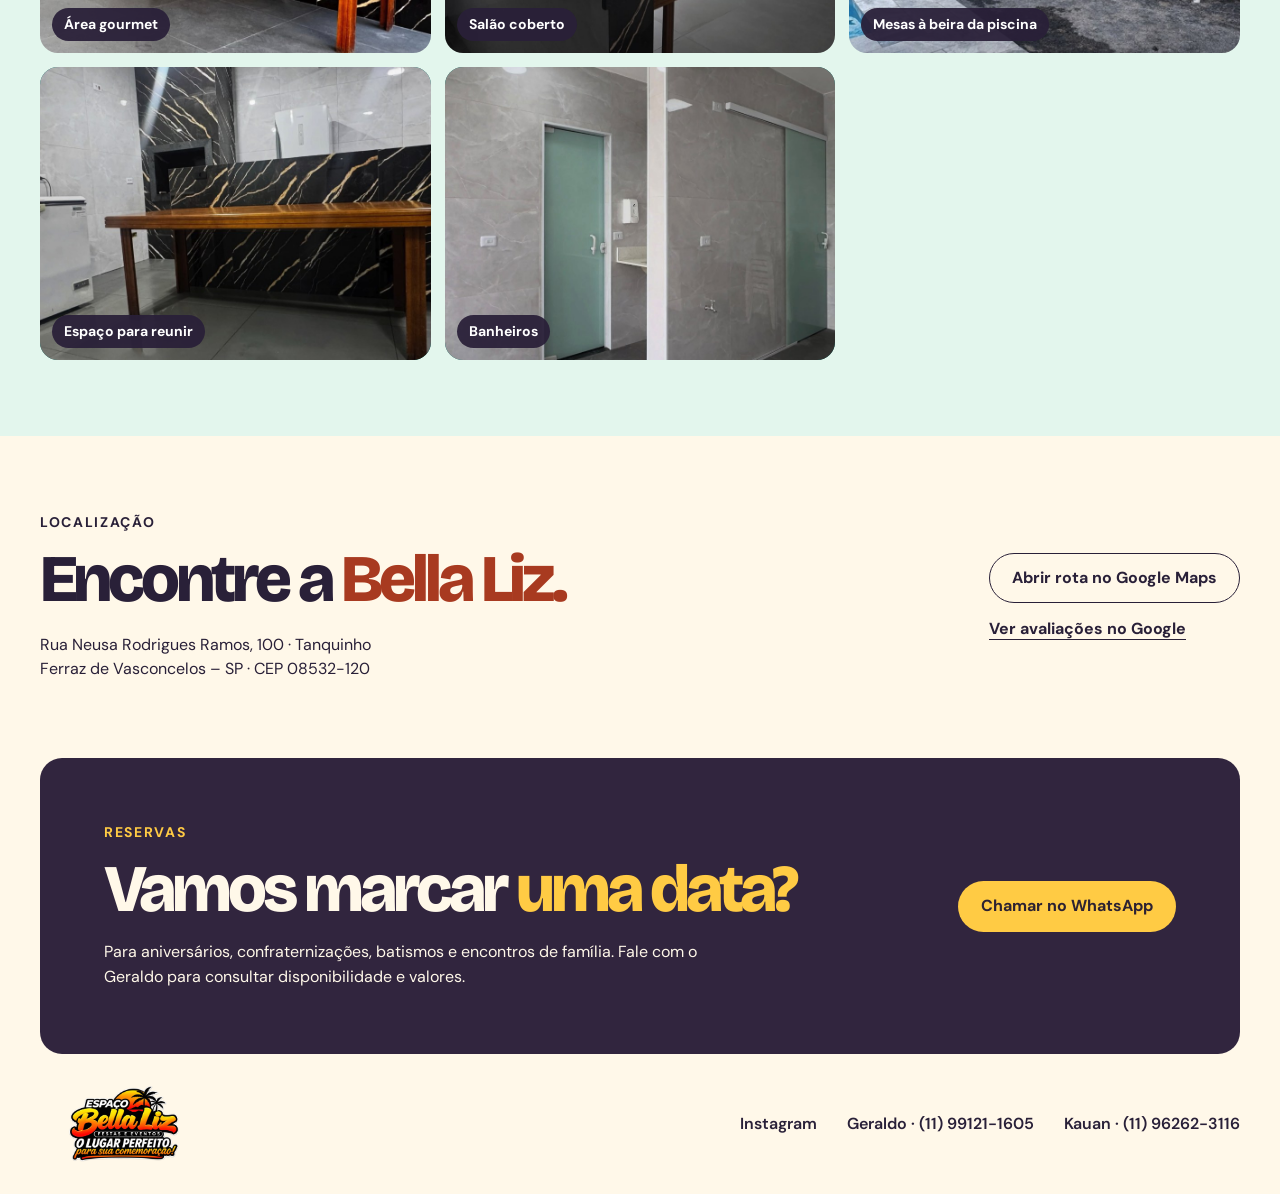
==== commit b4c474d5: "novo visual" ====
--- a/public/index.html
+++ b/public/index.html
@@ -3,28 +3,29 @@
 <head>
 <meta charset="utf-8">
 <meta name="viewport" content="width=device-width, initial-scale=1">
-<meta name="theme-color" content="#f5f4ea">
+<meta name="theme-color" content="#fff8e9">
 <meta name="description" content="Salão de festas com piscinas, churrasqueira e área gourmet no Tanquinho, em Ferraz de Vasconcelos. Consulte sua data com o Espaço Bella Liz.">
 <title>Bella Liz | Espaço para festas em Ferraz de Vasconcelos</title>
-<link rel="icon" href="data:image/svg+xml,%3Csvg xmlns='http://www.w3.org/2000/svg' viewBox='0 0 64 64'%3E%3Crect width='64' height='64' rx='16' fill='%23112f2a'/%3E%3Ctext x='32' y='44' font-family='Georgia' font-size='36' text-anchor='middle' fill='%23e9fb91'%3EB%3C/text%3E%3C/svg%3E">
 <link rel="preconnect" href="https://fonts.googleapis.com">
 <link rel="preconnect" href="https://fonts.gstatic.com" crossorigin>
-<link href="https://fonts.googleapis.com/css2?family=DM+Sans:wght@400;500;600;700&family=Instrument+Serif:ital@0;1&display=swap" rel="stylesheet">
+<link href="https://fonts.googleapis.com/css2?family=Bricolage+Grotesque:wght@600;700;800&family=DM+Sans:wght@400;500;600;700&display=swap" rel="stylesheet">
+<link rel="icon" type="image/webp" href="logo-bella-liz.webp">
 <link rel="stylesheet" href="style.css">
+<link rel="stylesheet" href="bella-viva.css">
 <script src="site.js" defer></script>
 </head>
 <body>
 <a class="skip" href="#inicio">Ir para o conteúdo</a>
 <header class="wrap header">
-  <a class="brand" href="#inicio">Bella Liz <small>Festas &amp; Eventos</small></a>
+  <a class="brand" href="#inicio"><img src="logo-bella-liz.webp" alt="Espaço Bella Liz Festas e Eventos"></a>
   <nav aria-label="Menu principal"><a href="#estrutura">Estrutura</a><a href="#galeria">Fotos</a><a href="agenda.html">Agenda</a><a href="#localizacao">Localização</a></nav>
-  <a class="button outline" href="#contato">Consultar data</a>
+  <a class="button outline" href="agenda.html">Consultar data</a>
 </header>
 <main id="inicio">
   <section class="wrap hero" aria-labelledby="titulo">
     <div class="hero-copy">
       <p class="eyebrow">Ferraz de Vasconcelos · SP</p>
-      <h1 id="titulo">Dias de sol.<br><em>Dias de festa.</em></h1>
+      <h1 id="titulo">Dias de sol.<br><em>Dias de festa!</em></h1>
       <p class="lede">Piscina, churrasqueira e salão coberto para reunir quem você mais gosta.</p>
       <a class="button lime" href="agenda.html">Ver datas disponíveis</a>
       <a class="textlink" href="#galeria">Ver fotos do espaço</a>
@@ -42,6 +43,18 @@
   <section class="gallery" id="galeria"><div class="wrap">
     <div class="section-heading"><p class="eyebrow">Galeria</p><h2>Conheça <em>o Bella Liz.</em></h2></div>
     <div class="photos">
+      <a href="fotos/decoracao-infantil.webp"><img loading="lazy" src="fotos/decoracao-infantil.webp" alt="Decoração infantil"><span>Decoração infantil</span></a>
+      <a href="fotos/area-externa-mesas.webp"><img loading="lazy" src="fotos/area-externa-mesas.webp" alt="Mesas na área externa"><span>Mesas na área externa</span></a>
+      <a href="fotos/entrada-banheiros.webp"><img loading="lazy" src="fotos/entrada-banheiros.webp" alt="Entrada dos banheiros"><span>Entrada dos banheiros</span></a>
+      <a href="fotos/evento-brinquedo.webp"><img loading="lazy" src="fotos/evento-brinquedo.webp" alt="Evento com brinquedo inflável"><span>Evento com brinquedo inflável</span></a>
+      <a href="fotos/pebolim.webp"><img loading="lazy" src="fotos/pebolim.webp" alt="Área de jogos com pebolim"><span>Área de jogos com pebolim</span></a>
+      <a href="fotos/sala-jogos-mesas.webp"><img loading="lazy" src="fotos/sala-jogos-mesas.webp" alt="Sala de jogos com mesas"><span>Sala de jogos com mesas</span></a>
+      <a href="fotos/salao-principal.webp"><img loading="lazy" src="fotos/salao-principal.webp" alt="Salão principal"><span>Salão principal</span></a>
+      <a href="fotos/montagem-festa.webp"><img loading="lazy" src="fotos/montagem-festa.webp" alt="Montagem para festa"><span>Montagem para festa</span></a>
+      <a href="fotos/jogos-e-convivencia.webp"><img loading="lazy" src="fotos/jogos-e-convivencia.webp" alt="Jogos e convivência"><span>Jogos e convivência</span></a>
+      <a href="fotos/churrasqueira-detalhe.webp"><img loading="lazy" src="fotos/churrasqueira-detalhe.webp" alt="Detalhe do acabamento da churrasqueira"><span>Detalhe do acabamento da churrasqueira</span></a>
+      <a href="fotos/mesas-segundo-andar.webp"><img loading="lazy" src="fotos/mesas-segundo-andar.webp" alt="Mesas no segundo andar"><span>Mesas no segundo andar</span></a>
+      <a href="fotos/salao-decorado.webp"><img loading="lazy" src="fotos/salao-decorado.webp" alt="Salão decorado para festa"><span>Salão decorado para festa</span></a>
       <a href="fotos/principal.webp"><img loading="lazy" src="fotos/principal.webp" alt="Piscinas do Espaço Bella Liz"><span>Piscinas</span></a>
       <a href="fotos/cozinha-tratada.webp"><img loading="lazy" src="fotos/cozinha-tratada.webp" alt="Área gourmet com churrasqueira e piscinas"><span>Cozinha e área gourmet</span></a>
       <a href="fotos/sala-de-jogos.webp"><img loading="lazy" src="fotos/sala-de-jogos.webp" alt="Sala de jogos no segundo andar"><span>Sala de jogos</span></a>
@@ -66,7 +79,7 @@
     <a class="button lime" href="https://wa.me/5511991211605?text=Ol%C3%A1%21%20Gostaria%20de%20consultar%20uma%20data%20no%20Espa%C3%A7o%20Bella%20Liz.">Chamar no WhatsApp</a>
   </section>
 </main>
-<footer class="wrap footer"><a class="brand" href="#inicio">Bella Liz <small>Festas &amp; Eventos</small></a><a href="https://www.instagram.com/bellalizfestaseeventos/">Instagram</a><a href="https://wa.me/5511991211605">Geraldo · (11) 99121-1605</a><a href="https://wa.me/5511962623116">Kauan · (11) 96262-3116</a></footer>
+<footer class="wrap footer"><a class="brand" href="#inicio"><img src="logo-bella-liz.webp" alt="Espaço Bella Liz Festas e Eventos"></a><a href="https://www.instagram.com/bellalizfestaseeventos/">Instagram</a><a href="https://wa.me/5511991211605">Geraldo · (11) 99121-1605</a><a href="https://wa.me/5511962623116">Kauan · (11) 96262-3116</a></footer>
 <dialog aria-labelledby="foto-legenda"><div class="viewer"><button class="close" aria-label="Fechar foto">×</button><img alt=""><div class="controls"><button class="prev" aria-label="Foto anterior">‹</button><p id="foto-legenda"></p><button class="next" aria-label="Próxima foto">›</button></div></div></dialog>
 </body>
 </html>
--- a/public/bella-viva.css
+++ b/public/bella-viva.css
@@ -0,0 +1,58 @@
+:root {
+  --paper:#fff8e9;
+  --ink:#292038;
+  --green:#08706a;
+  --lime:#ffcb44;
+  --line:#e6d5bc;
+  --serif:"Bricolage Grotesque", "Trebuchet MS", system-ui, sans-serif;
+  --coral:#ef6d3e;
+  --aqua:#e3f6ed;
+}
+.header {min-height:108px}
+.brand img {width:clamp(112px,13vw,174px);height:76px;object-fit:contain}
+.header nav a:hover,.footer a:hover {color:#9c361c}
+.button {transition:background .18s,color .18s; min-height:48px}
+.button.lime {background:var(--lime);color:#2d2232}
+.button.lime:hover {background:#ffe267}
+.hero {grid-template-columns:46% 54%;min-height:540px;background:#ffe08a;color:var(--ink);border:1px solid #f1c560;isolation:isolate}
+.hero-copy {position:relative;padding:clamp(30px,4.5vw,65px)}
+.hero-copy::before {content:"";position:absolute;inset:0;z-index:-1;background:radial-gradient(circle at 14% 80%,#fff4bb 0,transparent 62%);pointer-events:none}
+.hero .eyebrow {color:#65431d}
+.hero h1,.agenda h1 {font-weight:800;letter-spacing:-.065em;line-height:.96}
+.hero h1 {font-size:clamp(3rem,5.6vw,6rem)}
+h1 em,h2 em {font-style:normal}
+.hero h1 em {color:#ae381f}
+.hero .lime {background:var(--ink);color:white}
+.hero .lime:hover {background:#463853}
+.hero-photo figcaption {background:#fff8e9}
+.section-heading h2,.visit h2,.booking h2 {font-weight:800;letter-spacing:-.06em;line-height:1}
+.section-heading h2 em,.visit h2 em {color:#a83a20;font-weight:800}
+.structure {align-items:center}
+.features {display:grid;gap:10px}
+.features article,.features article:last-child {padding:15px 18px;border:0;border-radius:14px;background:#ffe6a1}
+.features article:nth-child(2) {background:#ffddd0}
+.features article:nth-child(3) {background:var(--aqua)}
+.features h3 {font-size:1.3rem;font-weight:800}
+.gallery {background:var(--aqua)}
+.photos a:first-child {grid-column:span 2}
+.photos a:nth-child(2) {aspect-ratio:1.14}
+.photos a {border-radius:18px}
+.photos span {background:#292038ee}
+.booking {background:#31253e;color:#fff8e9}
+.booking h2 em {color:#ffcb44;font-weight:800}
+.agenda .agenda-card {background:#fffdf6}
+@media(max-width:850px) {
+  .header nav {gap:12px}
+  .hero {min-height:460px}
+}
+@media(max-width:680px) {
+  .header {min-height:0;padding-top:10px;flex-wrap:wrap;gap:9px}
+  .header nav {order:3;width:100%;justify-content:center;border-top:1px solid var(--line);padding:9px 0;gap:clamp(9px,4vw,20px);font-size:.875rem}
+  .brand img {height:60px}
+  .hero {grid-template-columns:1fr;min-height:0}
+  .hero h1 {font-size:clamp(3.1rem,12vw,5rem)}
+  .hero-photo {aspect-ratio:4/3}
+}
+@media(max-width:620px) {
+  .photos a:nth-child(2) {aspect-ratio:4/3}
+}
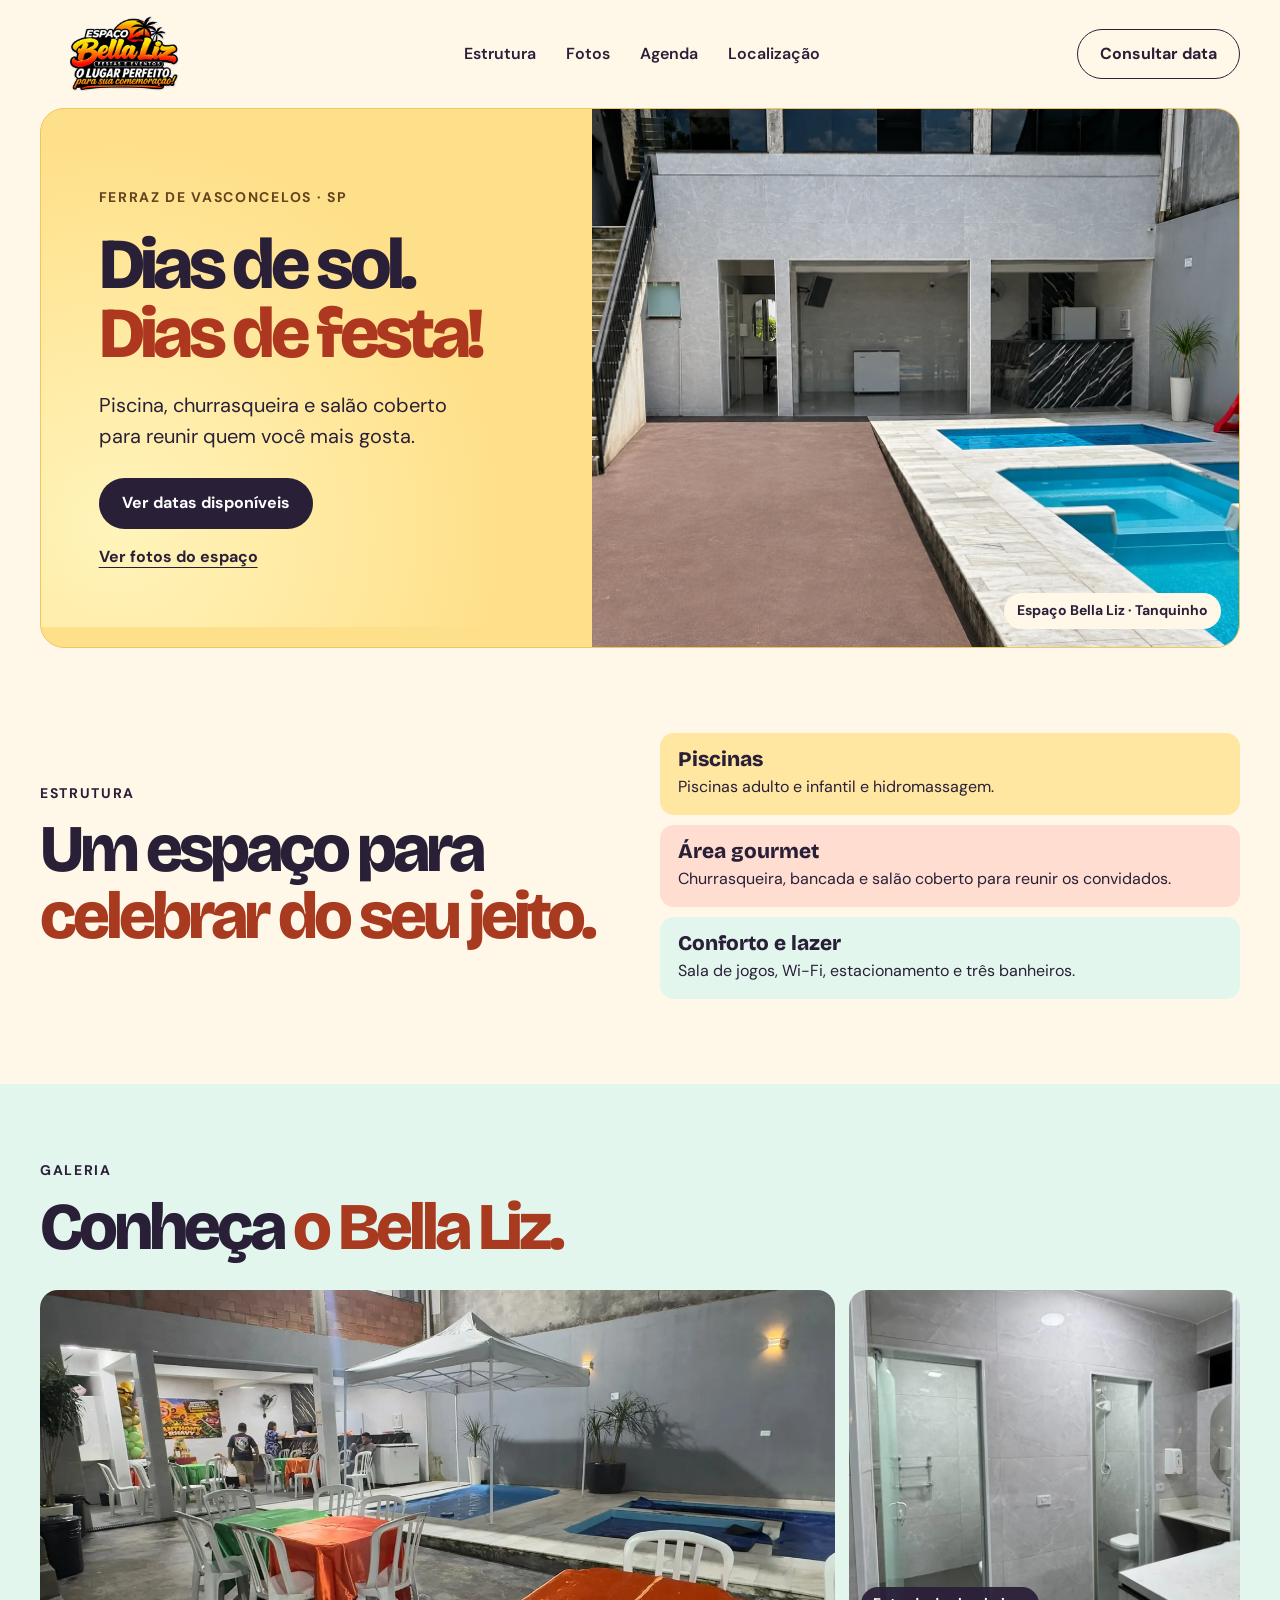
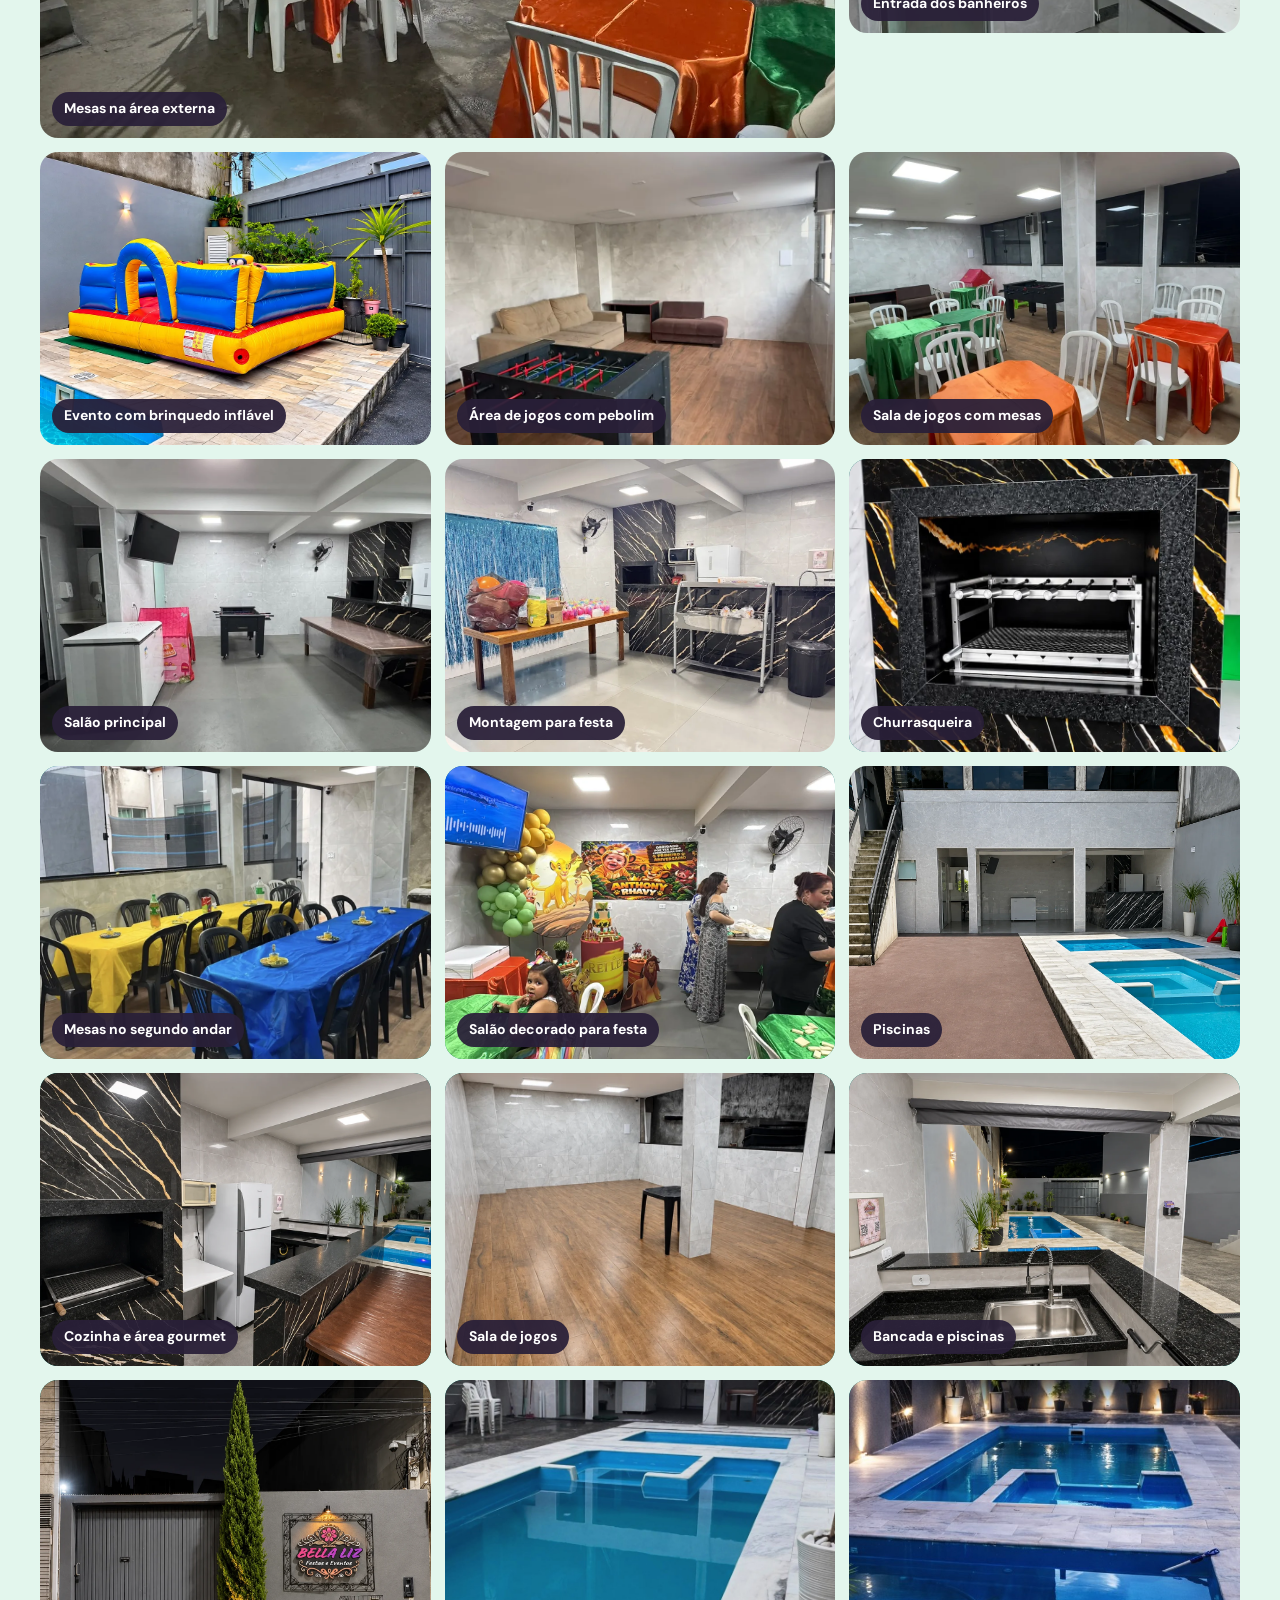
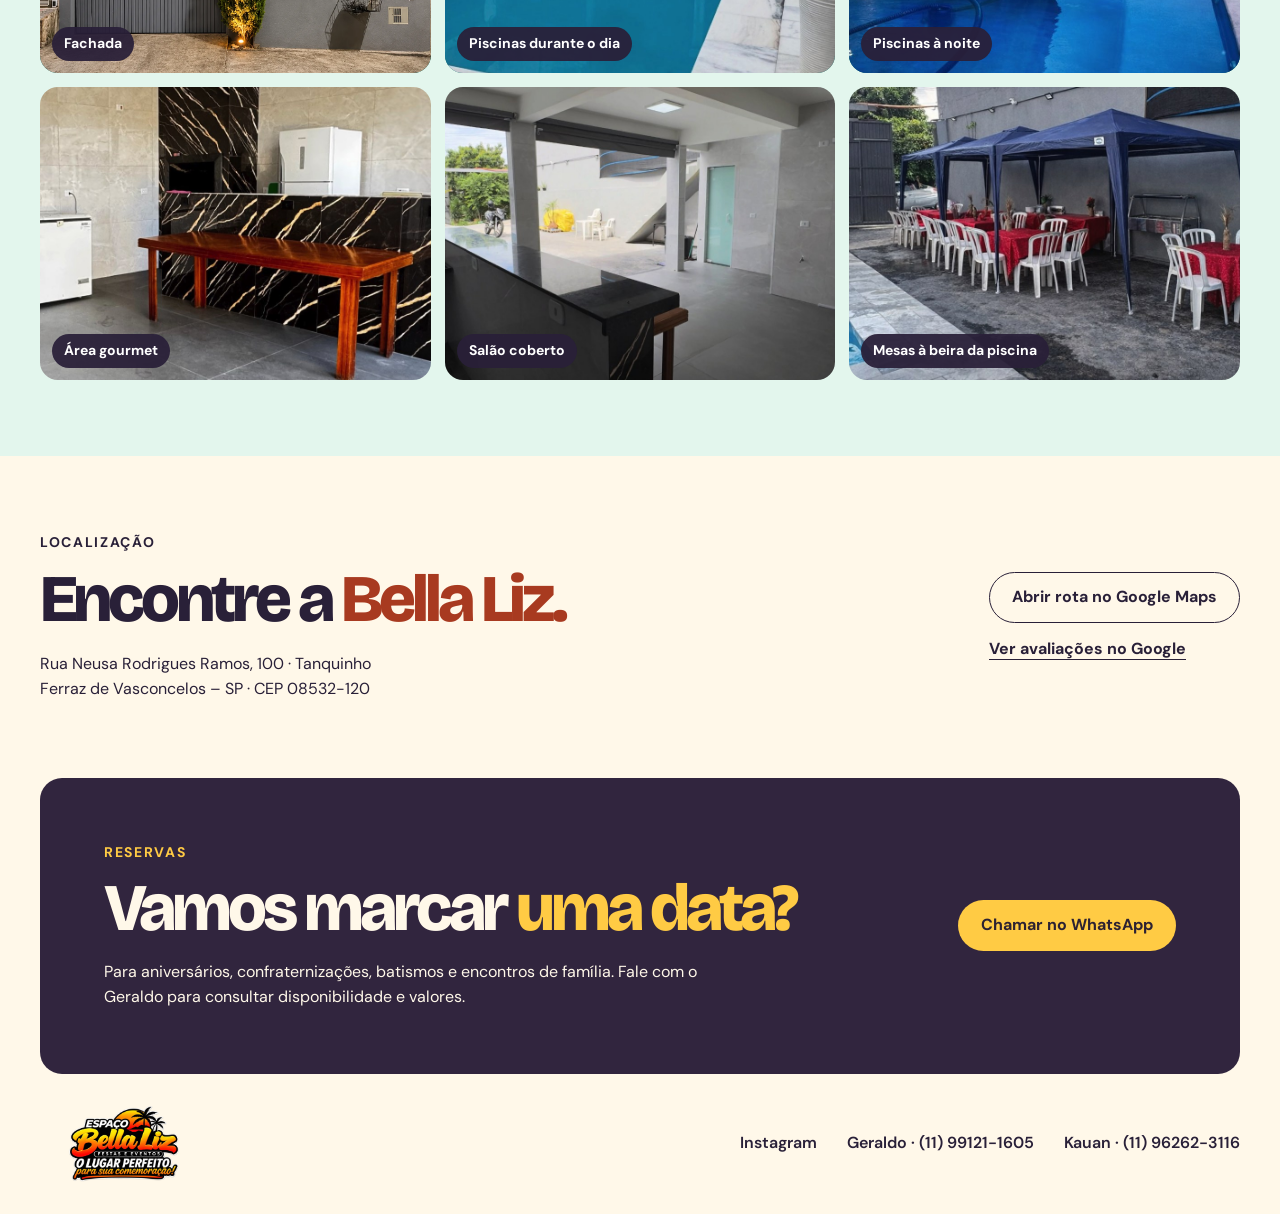
==== commit 049e847a: "novo visual" ====
--- a/public/index.html
+++ b/public/index.html
@@ -43,7 +43,6 @@
   <section class="gallery" id="galeria"><div class="wrap">
     <div class="section-heading"><p class="eyebrow">Galeria</p><h2>Conheça <em>o Bella Liz.</em></h2></div>
     <div class="photos">
-      <a href="fotos/decoracao-infantil.webp"><img loading="lazy" src="fotos/decoracao-infantil.webp" alt="Decoração infantil"><span>Decoração infantil</span></a>
       <a href="fotos/area-externa-mesas.webp"><img loading="lazy" src="fotos/area-externa-mesas.webp" alt="Mesas na área externa"><span>Mesas na área externa</span></a>
       <a href="fotos/entrada-banheiros.webp"><img loading="lazy" src="fotos/entrada-banheiros.webp" alt="Entrada dos banheiros"><span>Entrada dos banheiros</span></a>
       <a href="fotos/evento-brinquedo.webp"><img loading="lazy" src="fotos/evento-brinquedo.webp" alt="Evento com brinquedo inflável"><span>Evento com brinquedo inflável</span></a>
@@ -51,8 +50,7 @@
       <a href="fotos/sala-jogos-mesas.webp"><img loading="lazy" src="fotos/sala-jogos-mesas.webp" alt="Sala de jogos com mesas"><span>Sala de jogos com mesas</span></a>
       <a href="fotos/salao-principal.webp"><img loading="lazy" src="fotos/salao-principal.webp" alt="Salão principal"><span>Salão principal</span></a>
       <a href="fotos/montagem-festa.webp"><img loading="lazy" src="fotos/montagem-festa.webp" alt="Montagem para festa"><span>Montagem para festa</span></a>
-      <a href="fotos/jogos-e-convivencia.webp"><img loading="lazy" src="fotos/jogos-e-convivencia.webp" alt="Jogos e convivência"><span>Jogos e convivência</span></a>
-      <a href="fotos/churrasqueira-detalhe.webp"><img loading="lazy" src="fotos/churrasqueira-detalhe.webp" alt="Detalhe do acabamento da churrasqueira"><span>Detalhe do acabamento da churrasqueira</span></a>
+      <a href="fotos/churrasqueira-detalhe.webp"><img loading="lazy" src="fotos/churrasqueira-detalhe.webp" alt="Detalhe do acabamento da churrasqueira"><span>Churrasqueira</span></a>
       <a href="fotos/mesas-segundo-andar.webp"><img loading="lazy" src="fotos/mesas-segundo-andar.webp" alt="Mesas no segundo andar"><span>Mesas no segundo andar</span></a>
       <a href="fotos/salao-decorado.webp"><img loading="lazy" src="fotos/salao-decorado.webp" alt="Salão decorado para festa"><span>Salão decorado para festa</span></a>
       <a href="fotos/principal.webp"><img loading="lazy" src="fotos/principal.webp" alt="Piscinas do Espaço Bella Liz"><span>Piscinas</span></a>
@@ -60,14 +58,11 @@
       <a href="fotos/sala-de-jogos.webp"><img loading="lazy" src="fotos/sala-de-jogos.webp" alt="Sala de jogos no segundo andar"><span>Sala de jogos</span></a>
       <a href="fotos/pia-e-piscinas.webp"><img loading="lazy" src="fotos/pia-e-piscinas.webp" alt="Bancada com vista para as piscinas à noite"><span>Bancada e piscinas</span></a>
       <a href="fotos/fachada.webp"><img loading="lazy" src="fotos/fachada.webp" alt="Fachada do Bella Liz à noite"><span>Fachada</span></a>
-      <a href="fotos/churrasqueira-tratada.webp"><img loading="lazy" src="fotos/churrasqueira-tratada.webp" alt="Detalhe da churrasqueira"><span>Churrasqueira</span></a>
       <a href="fotos/piscina-dia.jpg"><img loading="lazy" src="fotos/piscina-dia.jpg" alt="Piscinas do Bella Liz durante o dia"><span>Piscinas durante o dia</span></a>
       <a href="fotos/piscina-noite.jpg"><img loading="lazy" src="fotos/piscina-noite.jpg" alt="Piscinas iluminadas à noite"><span>Piscinas à noite</span></a>
       <a href="fotos/area-gourmet.jpg"><img loading="lazy" src="fotos/area-gourmet.jpg" alt="Área gourmet com churrasqueira e bancada"><span>Área gourmet</span></a>
       <a href="fotos/salao.jpg"><img loading="lazy" src="fotos/salao.jpg" alt="Salão coberto com vista para a área externa"><span>Salão coberto</span></a>
       <a href="fotos/mesas-piscina.jpg"><img loading="lazy" src="fotos/mesas-piscina.jpg" alt="Mesas e cadeiras montadas ao lado da piscina"><span>Mesas à beira da piscina</span></a>
-      <a href="fotos/area-gourmet-2.jpg"><img loading="lazy" src="fotos/area-gourmet-2.jpg" alt="Área gourmet com mesa de madeira"><span>Espaço para reunir</span></a>
-      <a href="fotos/banheiros.jpg"><img loading="lazy" src="fotos/banheiros.jpg" alt="Banheiros com portas de vidro"><span>Banheiros</span></a>
     </div>
   </div></section>
   <section class="wrap visit" id="localizacao">
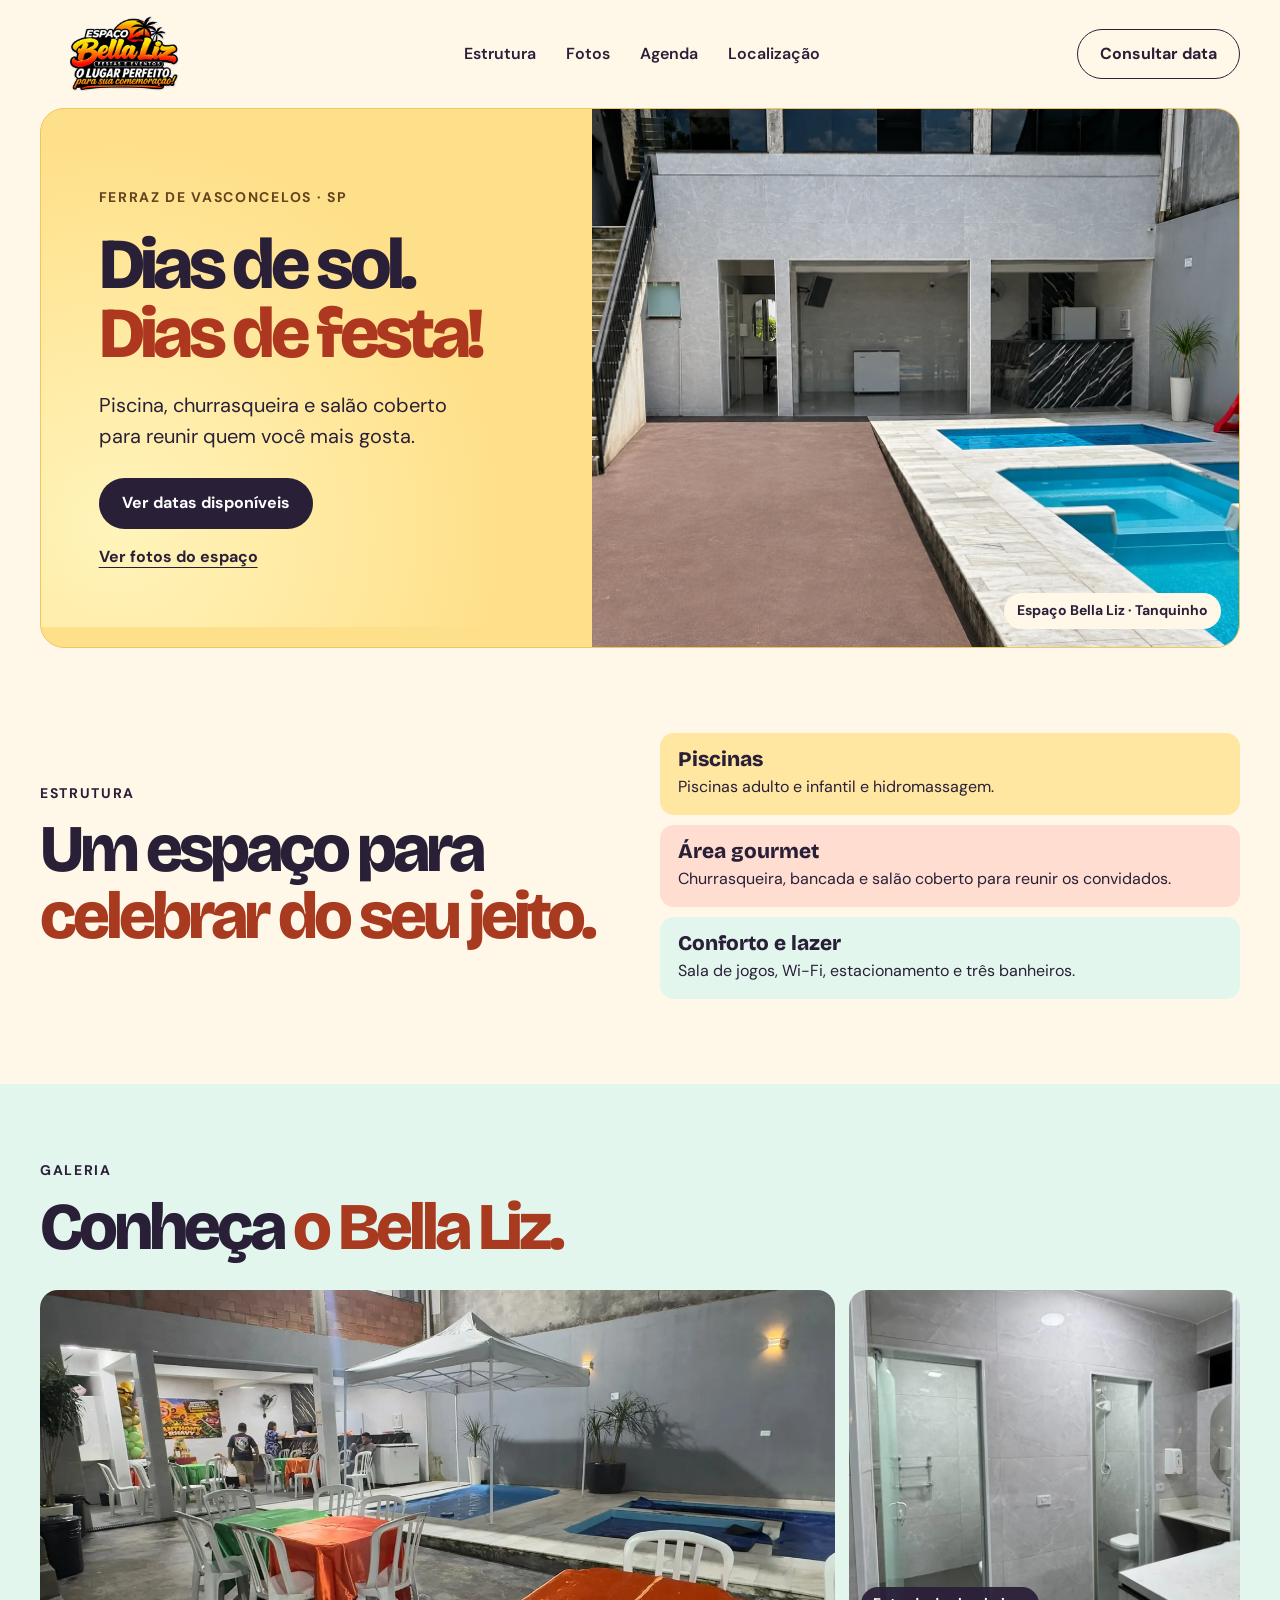
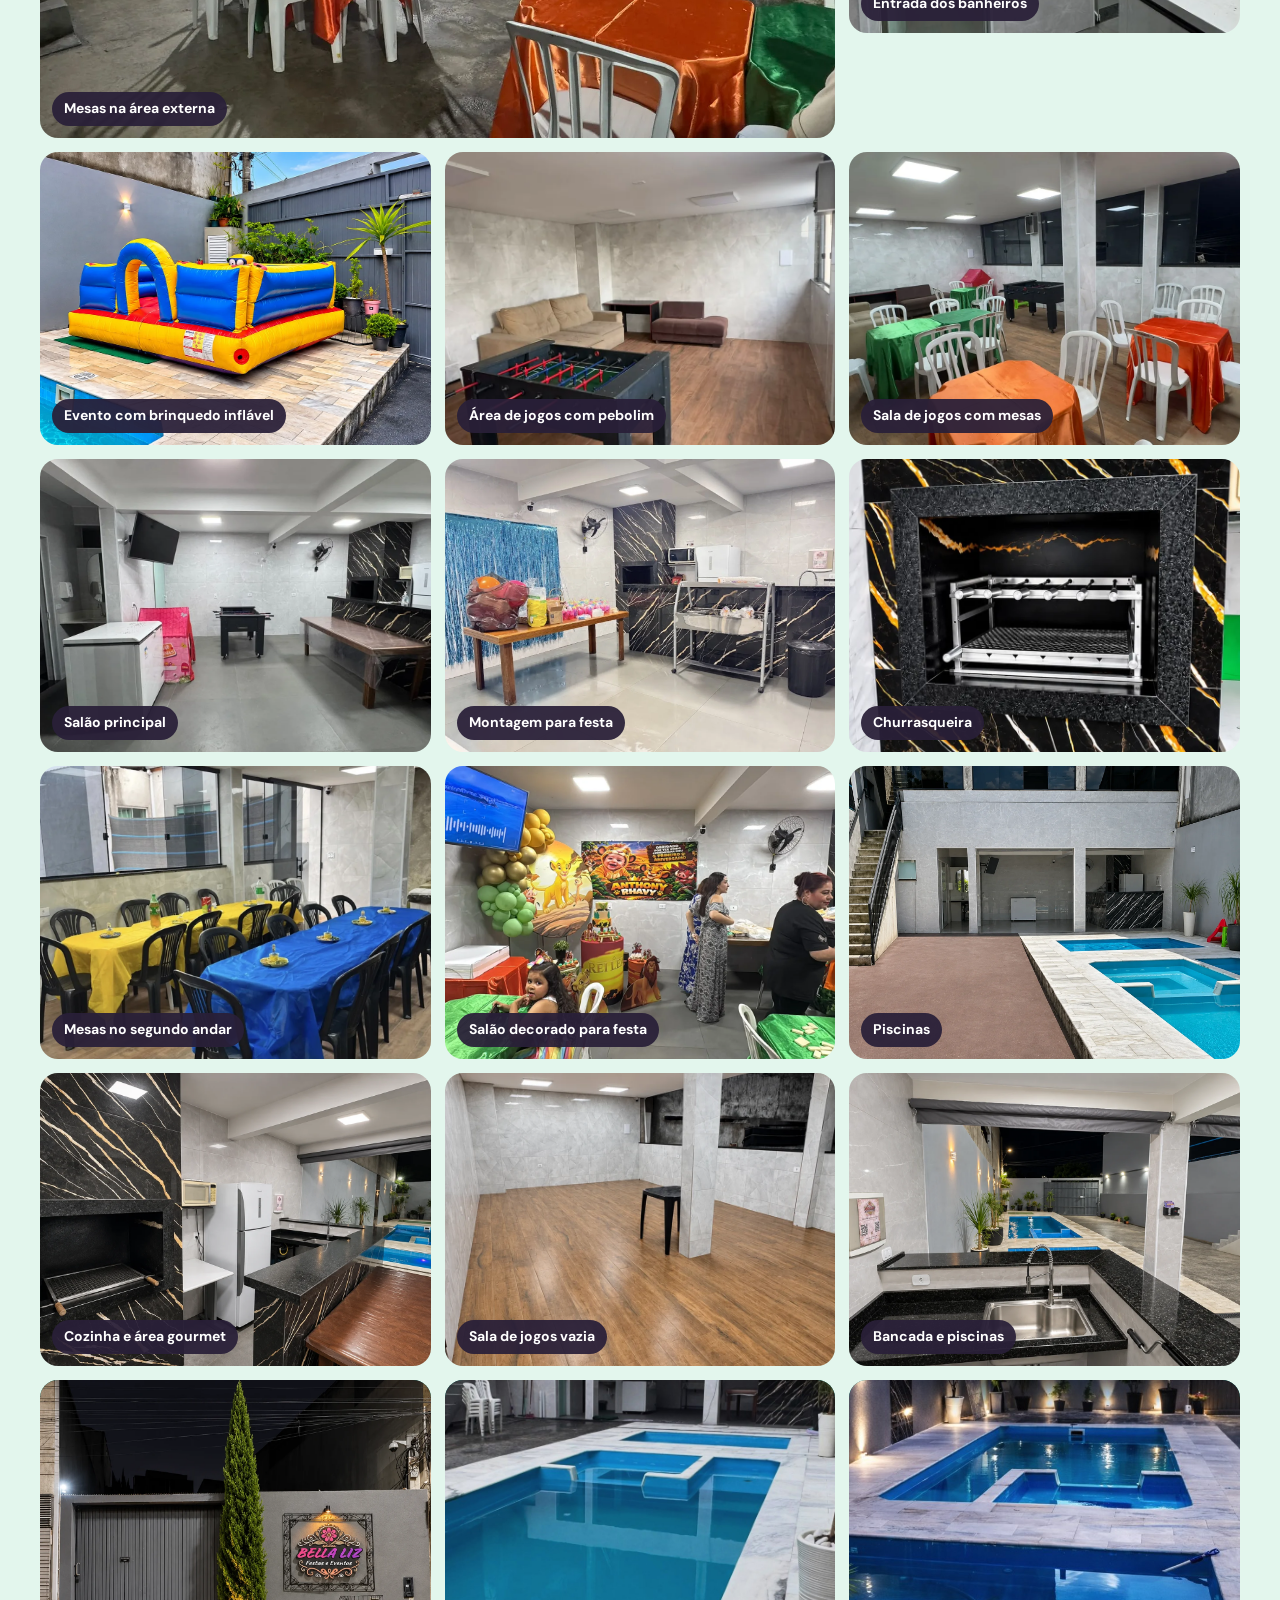
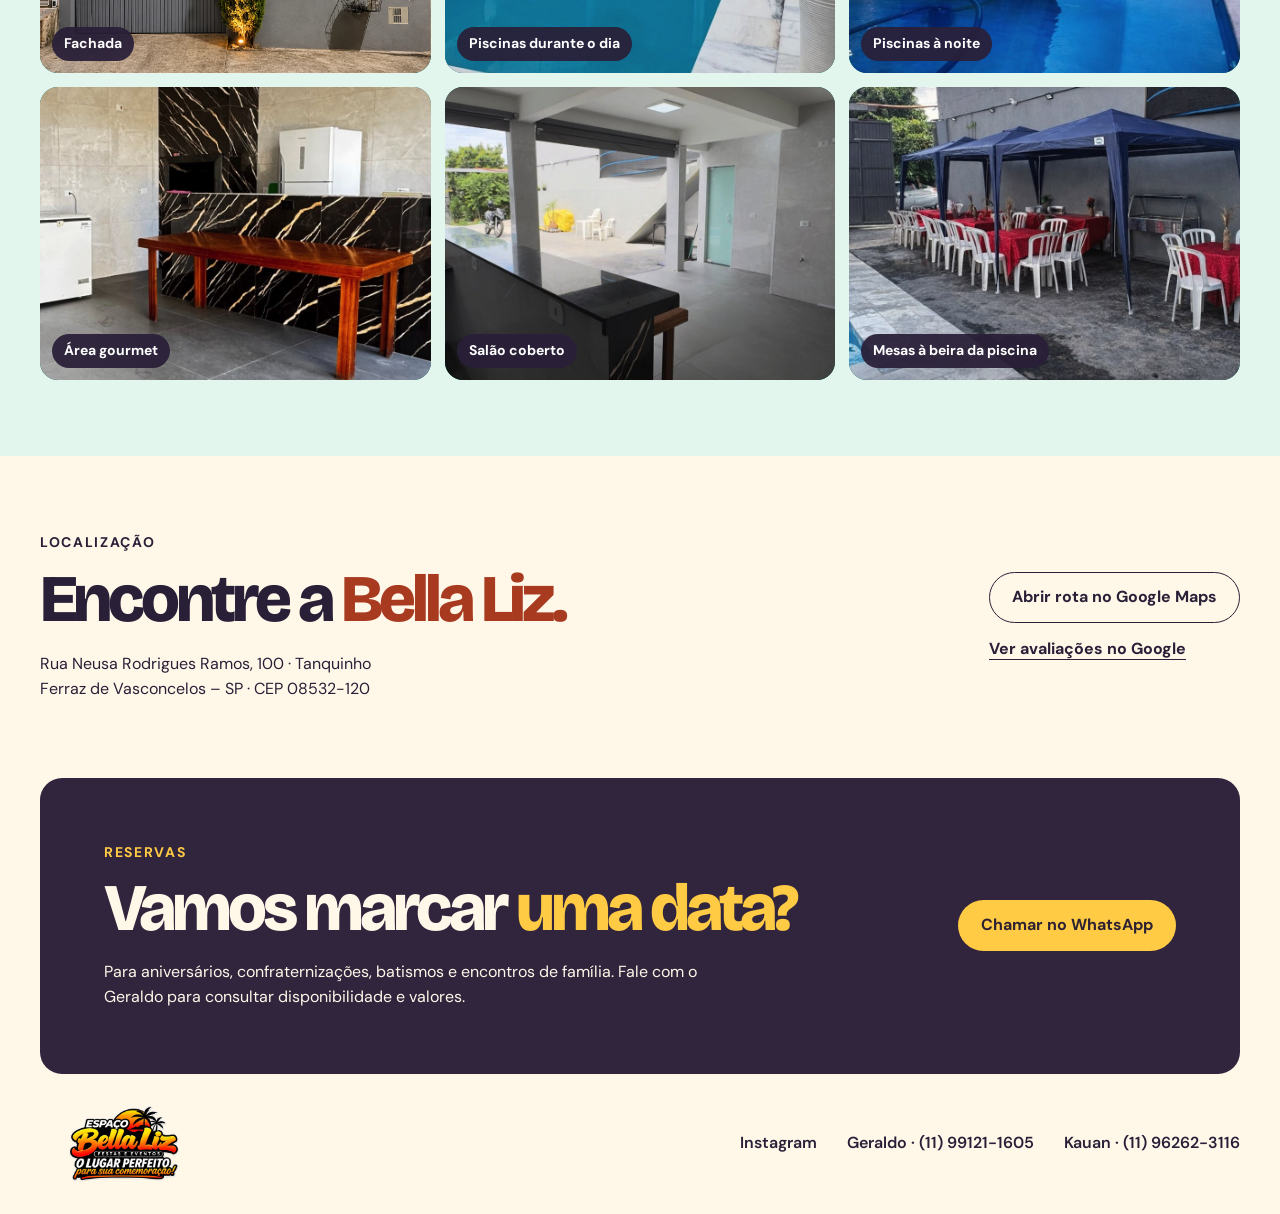
==== commit 33584531: "a" ====
--- a/public/index.html
+++ b/public/index.html
@@ -55,7 +55,7 @@
       <a href="fotos/salao-decorado.webp"><img loading="lazy" src="fotos/salao-decorado.webp" alt="Salão decorado para festa"><span>Salão decorado para festa</span></a>
       <a href="fotos/principal.webp"><img loading="lazy" src="fotos/principal.webp" alt="Piscinas do Espaço Bella Liz"><span>Piscinas</span></a>
       <a href="fotos/cozinha-tratada.webp"><img loading="lazy" src="fotos/cozinha-tratada.webp" alt="Área gourmet com churrasqueira e piscinas"><span>Cozinha e área gourmet</span></a>
-      <a href="fotos/sala-de-jogos.webp"><img loading="lazy" src="fotos/sala-de-jogos.webp" alt="Sala de jogos no segundo andar"><span>Sala de jogos</span></a>
+      <a href="fotos/sala-de-jogos.webp"><img loading="lazy" src="fotos/sala-de-jogos.webp" alt="Sala de jogos no segundo andar"><span>Sala de jogos vazia</span></a>
       <a href="fotos/pia-e-piscinas.webp"><img loading="lazy" src="fotos/pia-e-piscinas.webp" alt="Bancada com vista para as piscinas à noite"><span>Bancada e piscinas</span></a>
       <a href="fotos/fachada.webp"><img loading="lazy" src="fotos/fachada.webp" alt="Fachada do Bella Liz à noite"><span>Fachada</span></a>
       <a href="fotos/piscina-dia.jpg"><img loading="lazy" src="fotos/piscina-dia.jpg" alt="Piscinas do Bella Liz durante o dia"><span>Piscinas durante o dia</span></a>
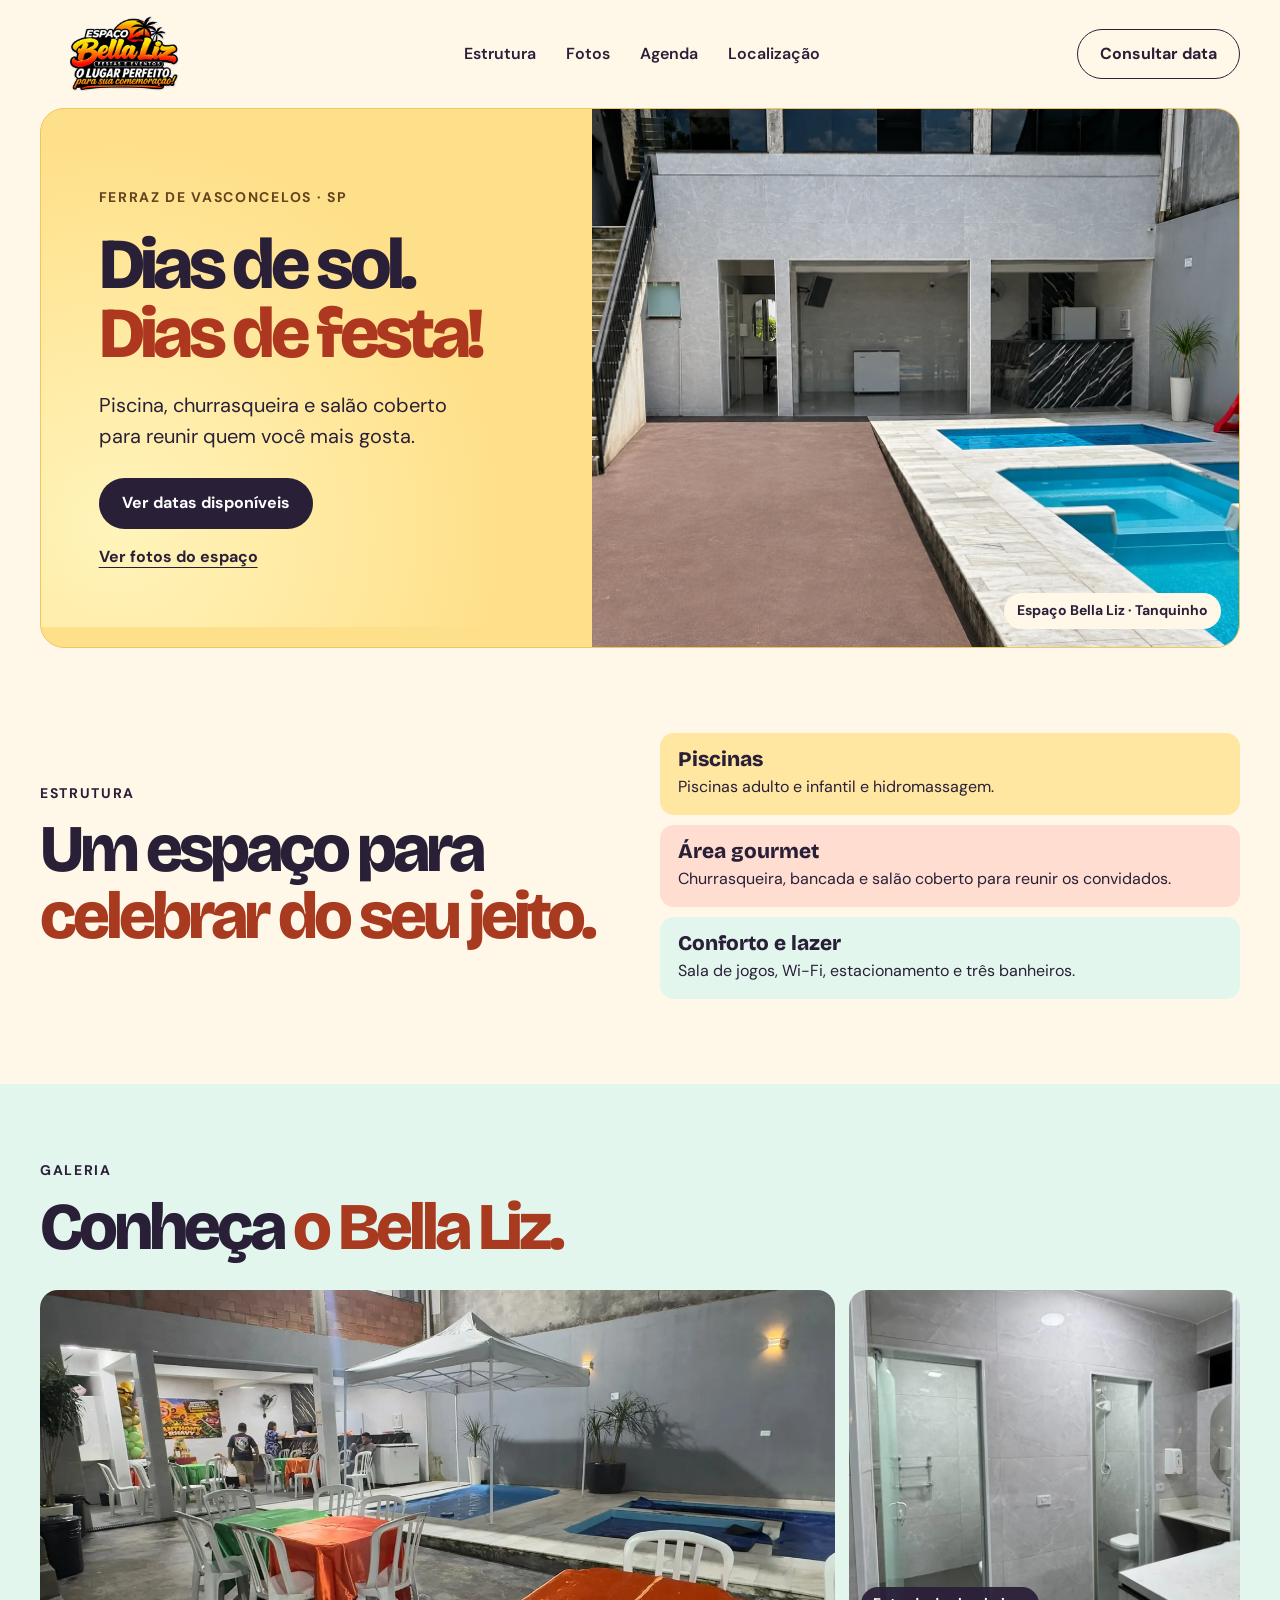
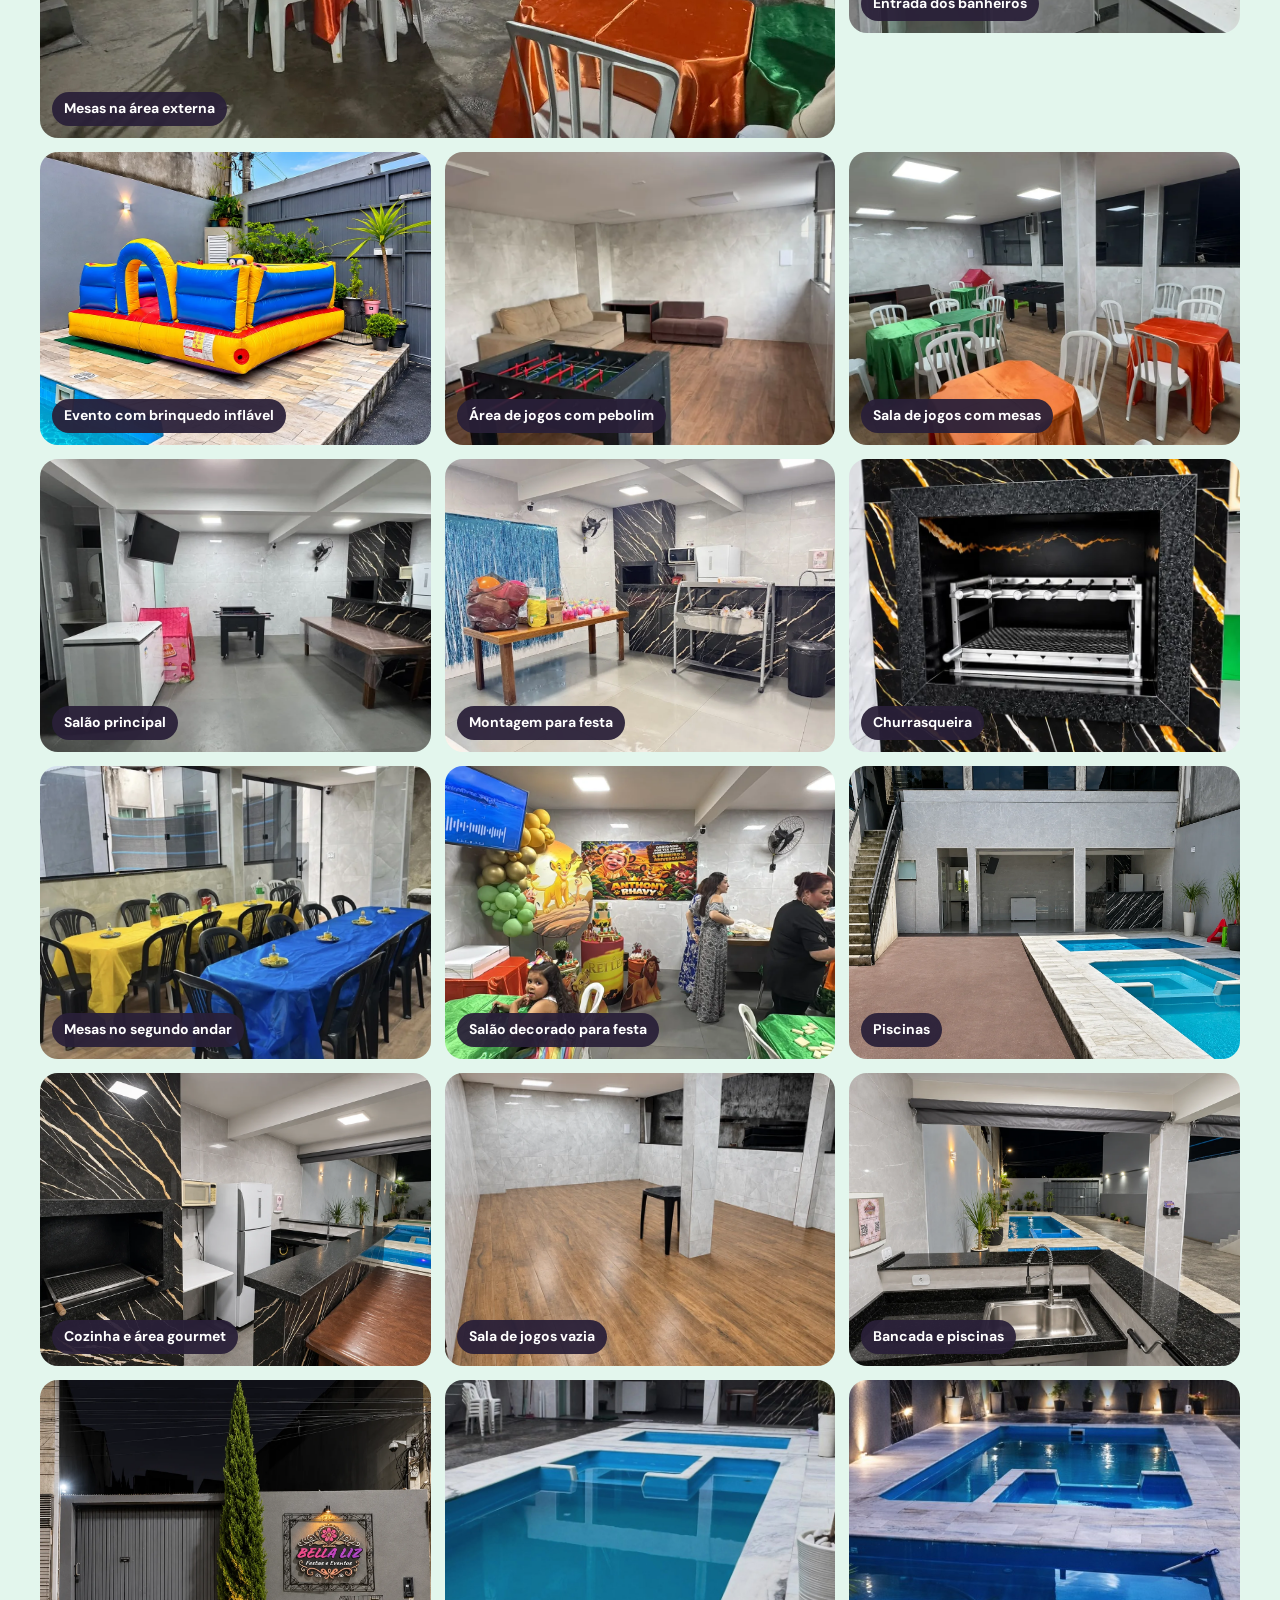
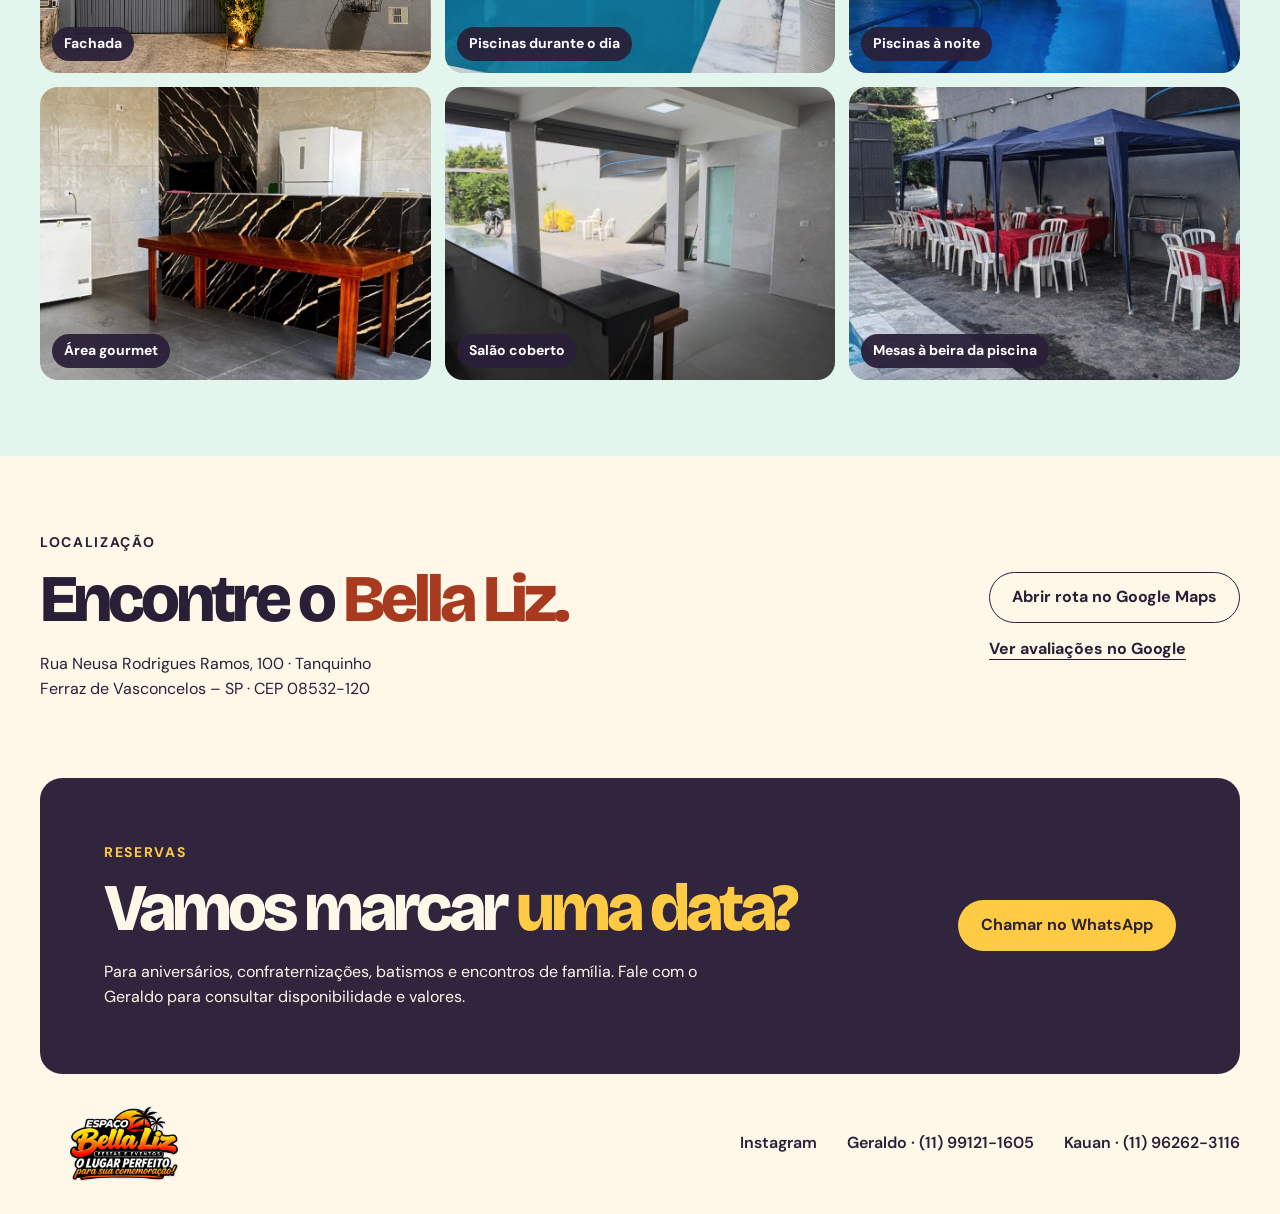
==== commit afe72aaa: "Arruma funções admin e erro de duplicar eventos" ====
--- a/public/index.html
+++ b/public/index.html
@@ -66,7 +66,7 @@
     </div>
   </div></section>
   <section class="wrap visit" id="localizacao">
-    <div><p class="eyebrow">Localização</p><h2>Encontre a <em>Bella Liz.</em></h2><address>Rua Neusa Rodrigues Ramos, 100 · Tanquinho<br>Ferraz de Vasconcelos – SP · CEP 08532-120</address></div>
+    <div><p class="eyebrow">Localização</p><h2>Encontre o <em>Bella Liz.</em></h2><address>Rua Neusa Rodrigues Ramos, 100 · Tanquinho<br>Ferraz de Vasconcelos – SP · CEP 08532-120</address></div>
     <div class="visit-links"><a class="button outline" href="https://www.google.com/maps/search/?api=1&amp;query=Rua+Neusa+Rodrigues+Ramos+100+Tanquinho+Ferraz+de+Vasconcelos+SP+08532-120">Abrir rota no Google Maps</a><a class="textlink" href="https://www.google.com/search?kgmid=/g/11mscnjflk&amp;q=BELLA+LIZ+FESTAS+E+EVENTOS&amp;hl=pt_BR">Ver avaliações no Google</a></div>
   </section>
   <section class="wrap booking" id="contato">
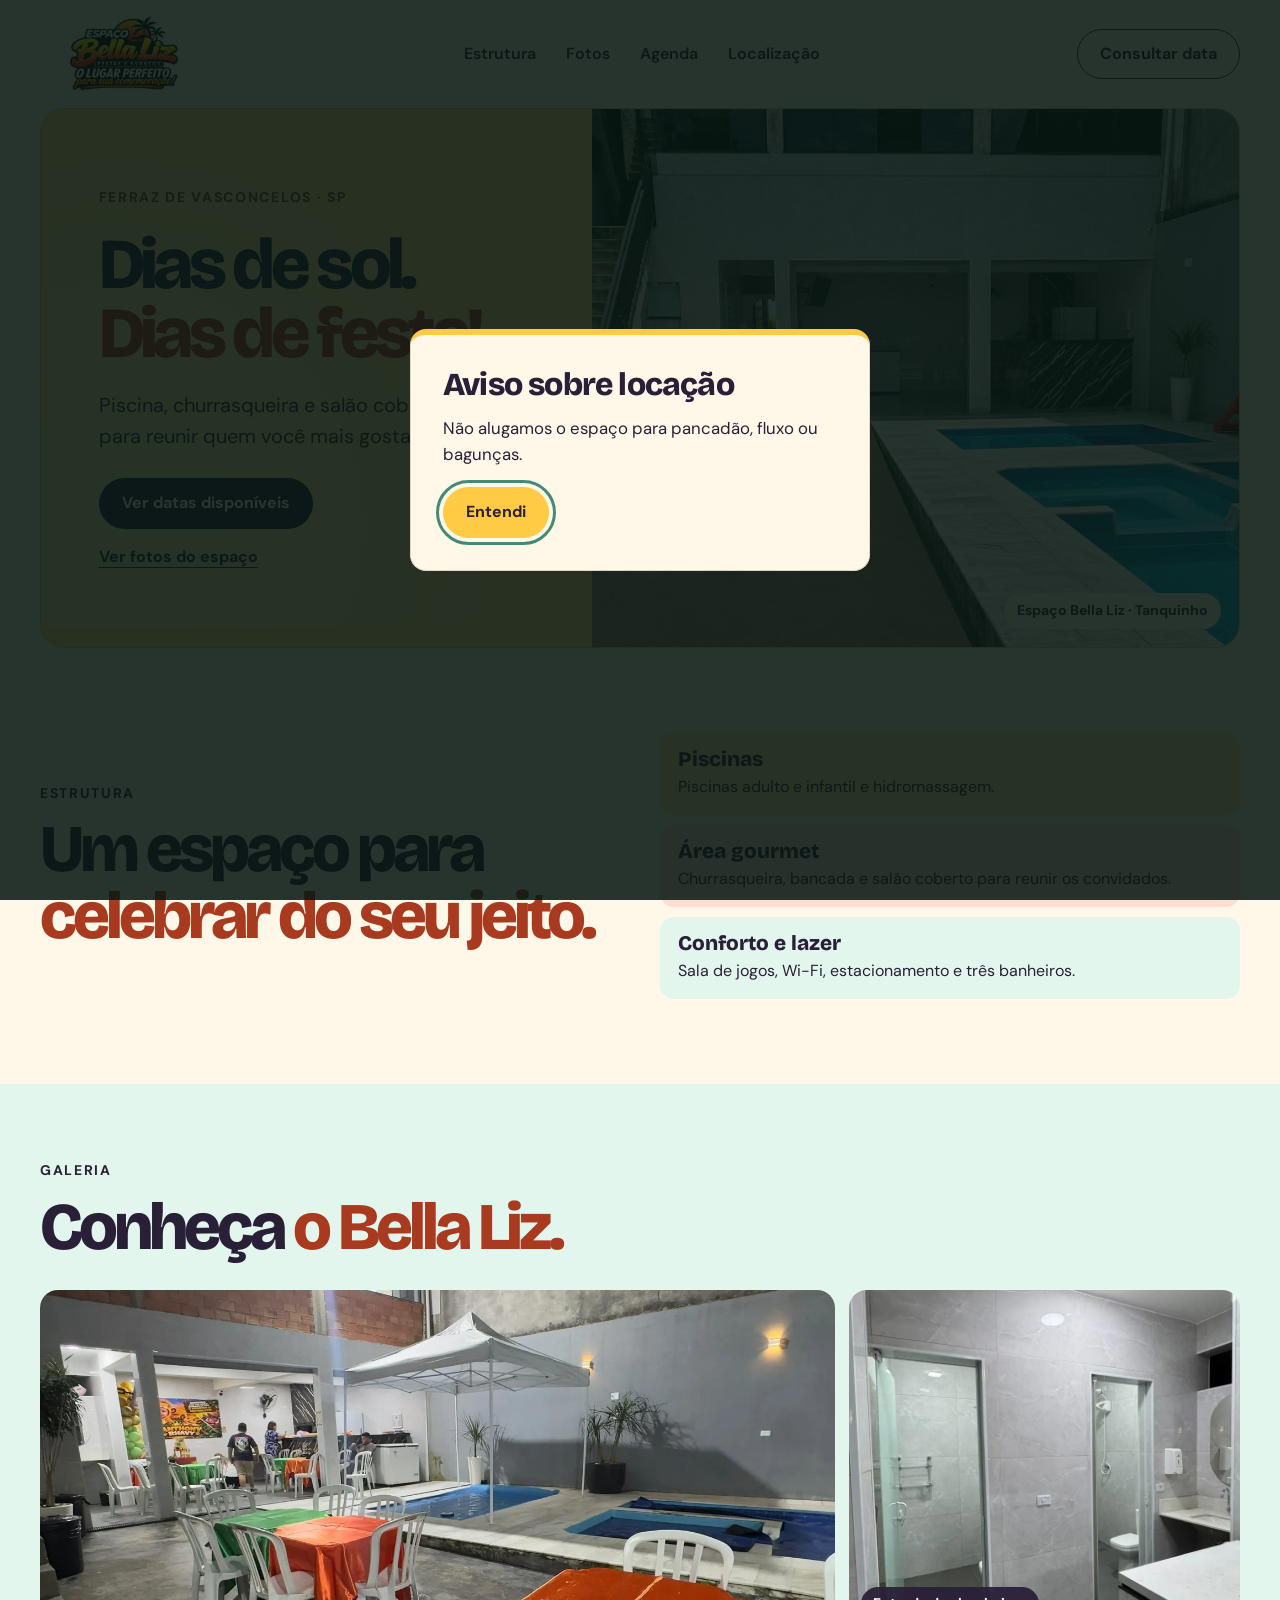
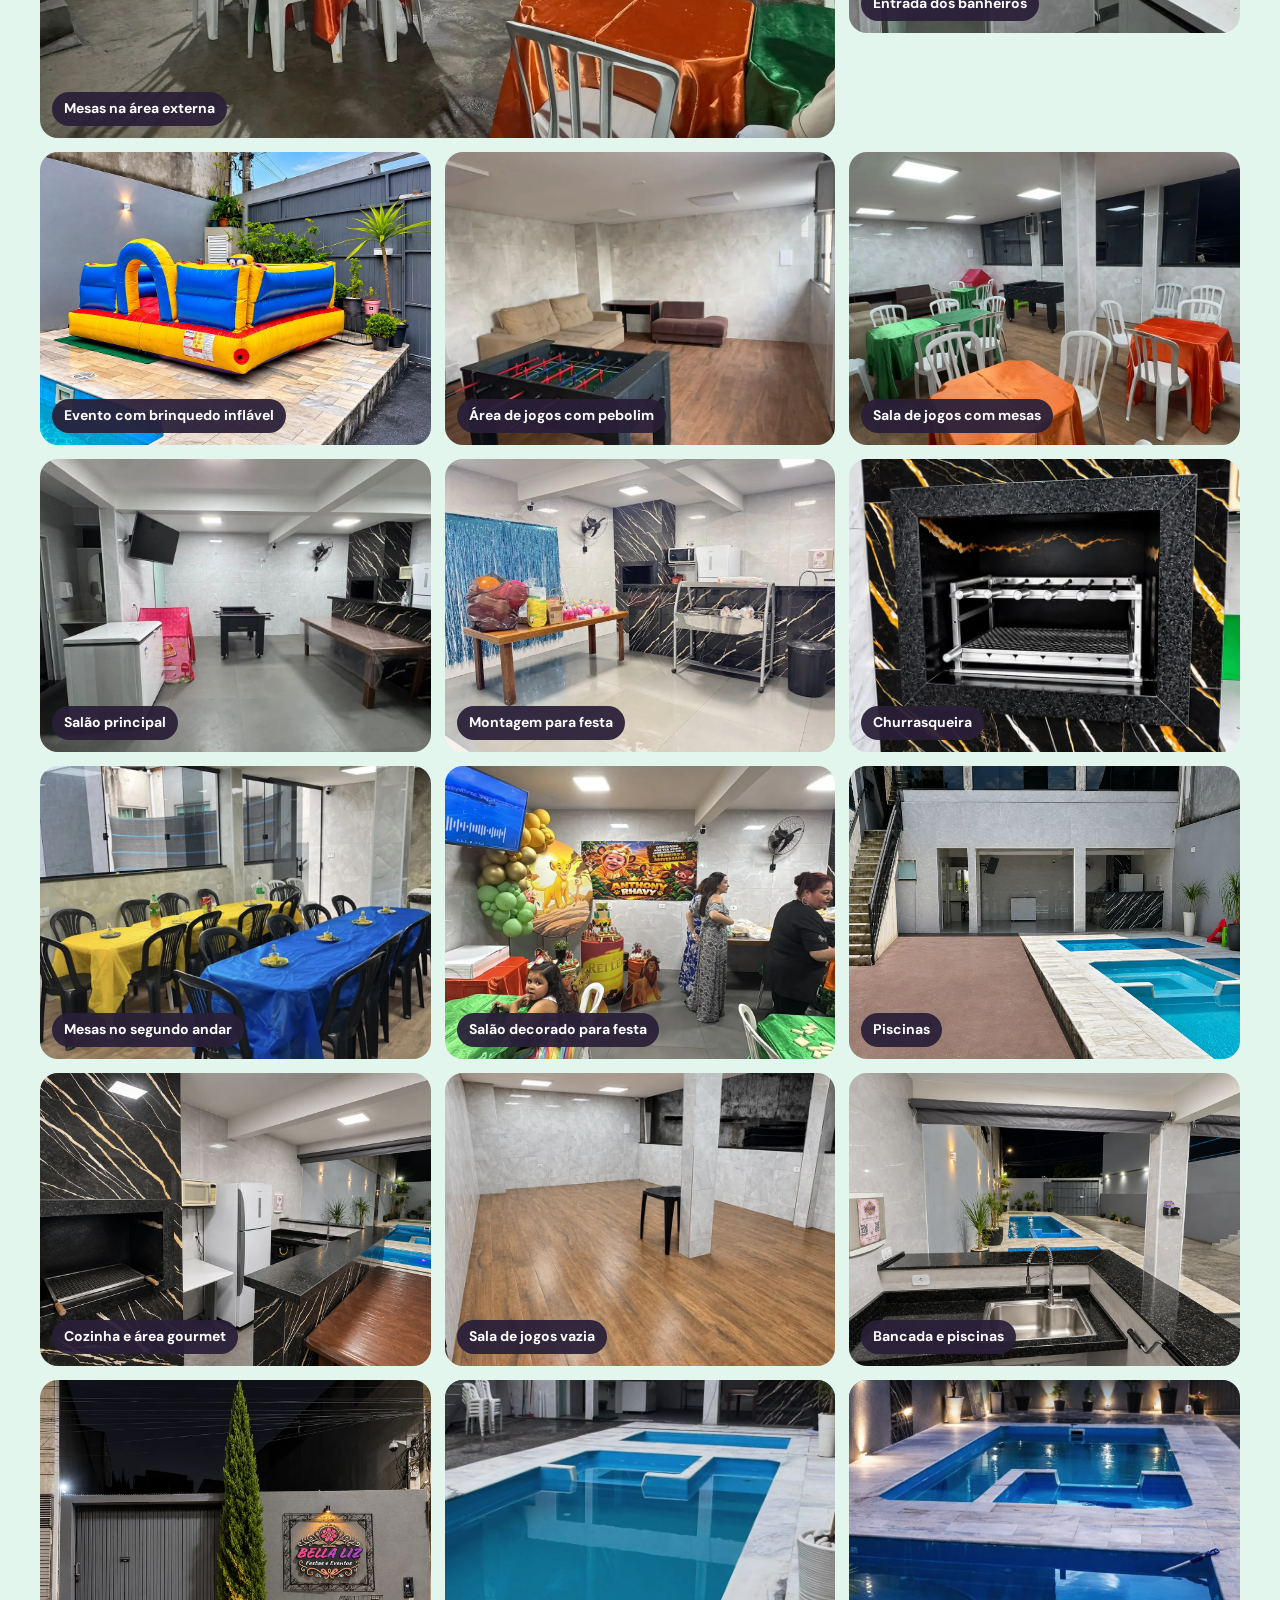
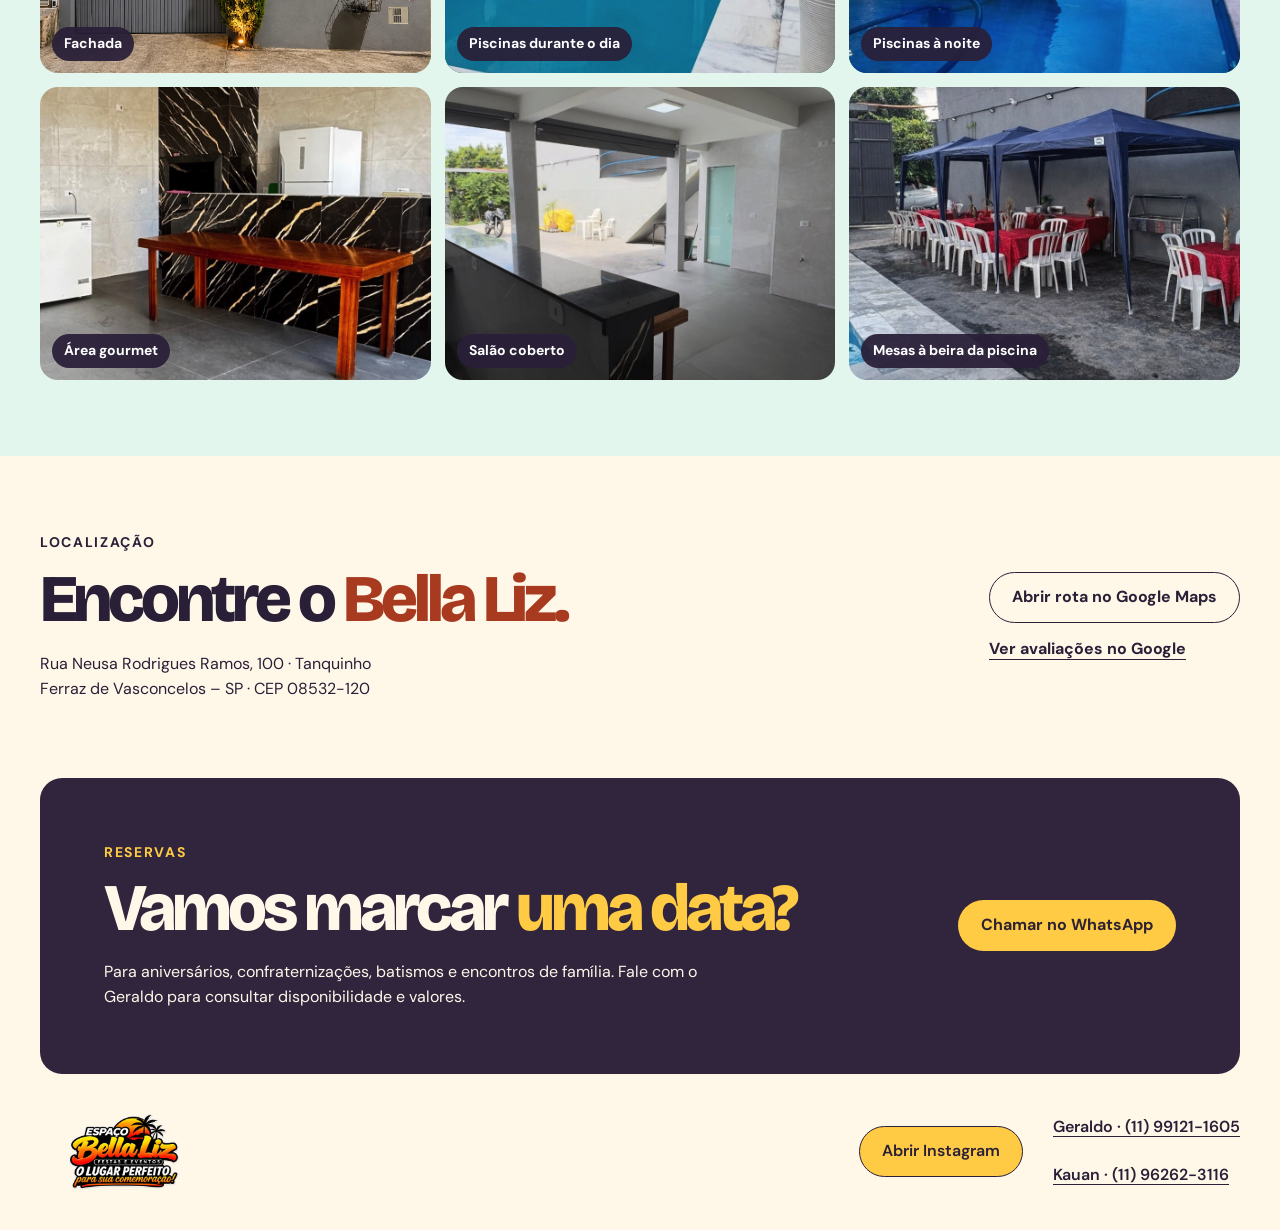
==== commit 82d7fd6b: "Arruma alinhamento e coloca aviso" ====
--- a/public/index.html
+++ b/public/index.html
@@ -12,7 +12,9 @@
 <link rel="icon" type="image/webp" href="logo-bella-liz.webp">
 <link rel="stylesheet" href="style.css">
 <link rel="stylesheet" href="bella-viva.css">
+<link rel="stylesheet" href="aviso.css">
 <script src="site.js" defer></script>
+<script src="aviso.js" defer></script>
 </head>
 <body>
 <a class="skip" href="#inicio">Ir para o conteúdo</a>
@@ -74,7 +76,11 @@
     <a class="button lime" href="https://wa.me/5511991211605?text=Ol%C3%A1%21%20Gostaria%20de%20consultar%20uma%20data%20no%20Espa%C3%A7o%20Bella%20Liz.">Chamar no WhatsApp</a>
   </section>
 </main>
-<footer class="wrap footer"><a class="brand" href="#inicio"><img src="logo-bella-liz.webp" alt="Espaço Bella Liz Festas e Eventos"></a><a href="https://www.instagram.com/bellalizfestaseeventos/">Instagram</a><a href="https://wa.me/5511991211605">Geraldo · (11) 99121-1605</a><a href="https://wa.me/5511962623116">Kauan · (11) 96262-3116</a></footer>
+<footer class="wrap footer"><a class="brand" href="#inicio"><img src="logo-bella-liz.webp" alt="Espaço Bella Liz Festas e Eventos"></a><a class="button outline footer-instagram" href="https://www.instagram.com/bellalizfestaseeventos/">Abrir Instagram</a>
+<div class="footer-contacts" aria-label="Contatos pelo WhatsApp">
+  <a href="https://wa.me/5511991211605">Geraldo · (11) 99121-1605</a>
+  <a href="https://wa.me/5511962623116">Kauan · (11) 96262-3116</a>
+</div></footer>
 <dialog aria-labelledby="foto-legenda"><div class="viewer"><button class="close" aria-label="Fechar foto">×</button><img alt=""><div class="controls"><button class="prev" aria-label="Foto anterior">‹</button><p id="foto-legenda"></p><button class="next" aria-label="Próxima foto">›</button></div></div></dialog>
 </body>
 </html>
--- a/public/aviso.css
+++ b/public/aviso.css
@@ -0,0 +1,12 @@
+.footer .footer-instagram {background:var(--lime);color:var(--ink);border-color:var(--ink)}
+.footer .footer-instagram:hover {background:var(--ink);color:white}
+.footer-contacts {display:grid;gap:4px}
+.footer-contacts a {display:flex;align-items:center;min-height:44px;text-decoration:underline!important;text-underline-offset:4px}
+.rental-notice {width:min(460px,calc(100% - 32px));background:var(--paper);color:var(--ink);border:1px solid var(--line);border-top:6px solid var(--lime);padding:clamp(18px,5vw,32px)}
+.rental-notice h2 {font:800 clamp(1.5rem,5vw,2rem)/1.1 var(--serif);margin:0 0 12px}
+.rental-notice p {font-size:1.05rem;margin:0 0 20px}
+#event-type {display:block;width:100%;min-height:44px;border:1px solid var(--line);border-radius:8px;background:white;color:var(--ink);padding:8px;font:inherit}
+@media(max-width:620px) {
+  .footer .footer-instagram {width:100%}
+  .footer-contacts {width:100%}
+}
